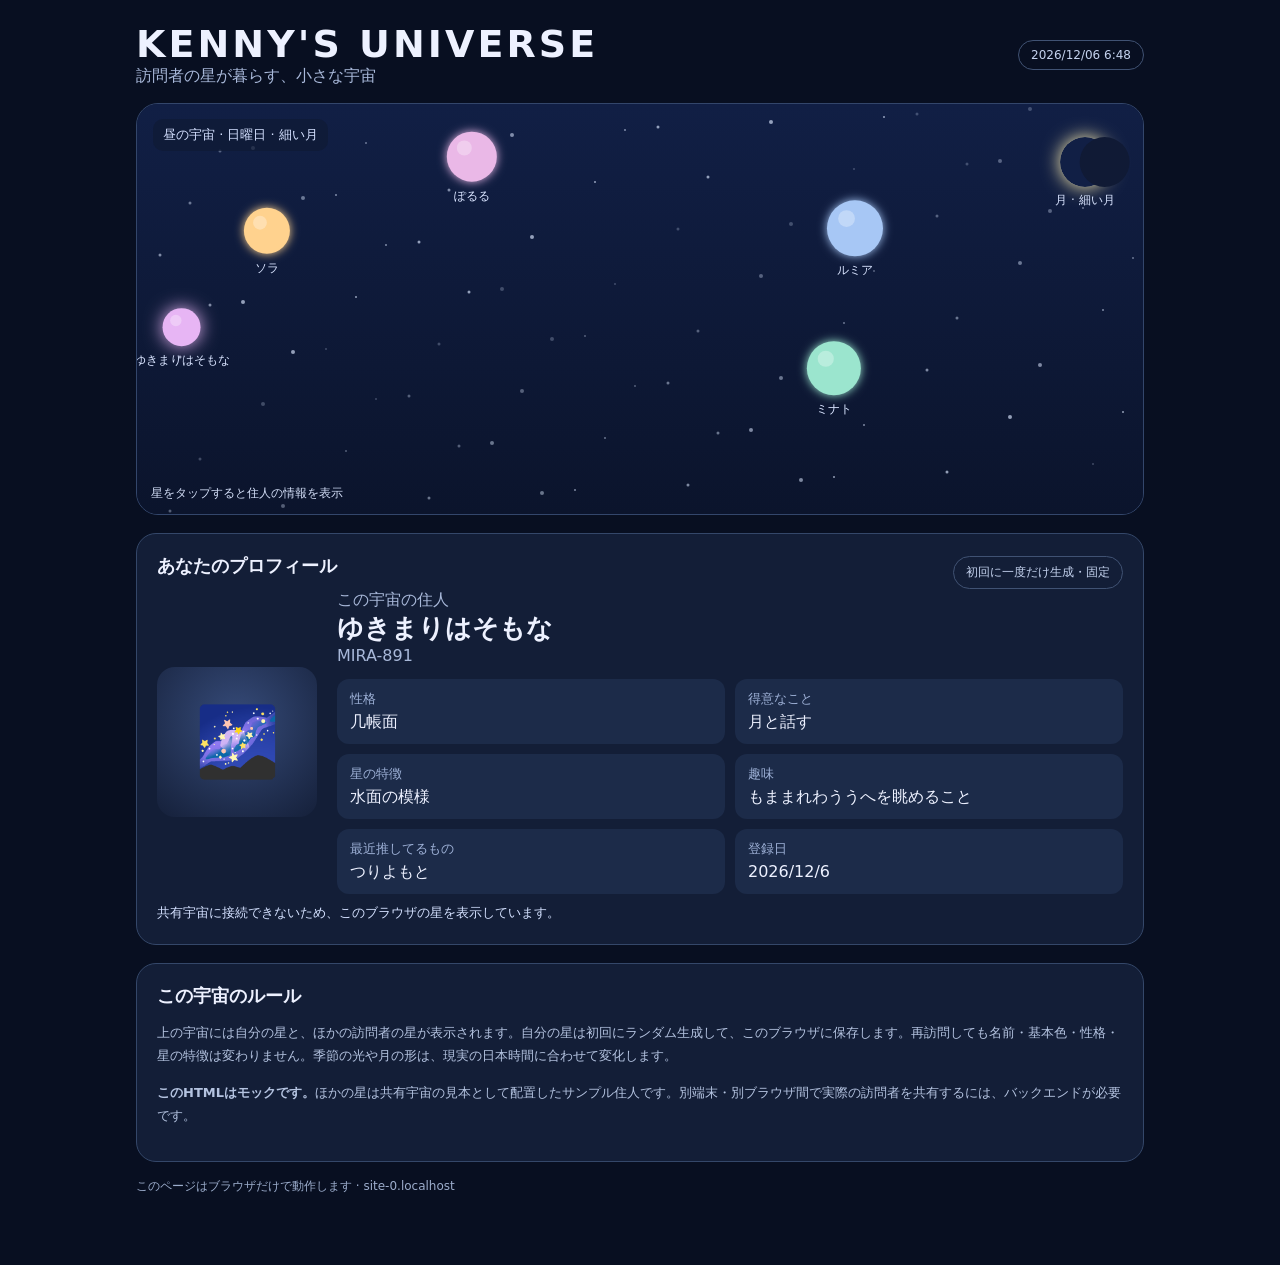
==== index.html @ 0f7f788e "Add random hiragana interests to visitor profiles" ====
<!doctype html>
<html lang="ja">
<head>
<meta charset="utf-8">
<meta name="viewport" content="width=device-width,initial-scale=1">
<title>KENNY'S UNIVERSE — v3</title>
<style>
:root{font-family:system-ui,'Noto Sans JP',sans-serif;color:#edf1ff;background:#080f21}*{box-sizing:border-box}body{margin:0}main{max-width:1040px;margin:auto;padding:22px 16px 70px}h1{margin:0;font-size:clamp(23px,4vw,38px);letter-spacing:.08em}h2{font-size:18px;margin:0 0 12px}.muted{color:#a8b8d9}.top{display:flex;justify-content:space-between;align-items:center;gap:10px;flex-wrap:wrap;margin-bottom:16px}.chip{border:1px solid #405273;border-radius:100px;padding:7px 12px;color:#c5d3ef;font-size:12px}.skywrap{position:relative;background:#101a35;border:1px solid #33466b;border-radius:22px;overflow:hidden}canvas{display:block;width:100%;height:410px;touch-action:manipulation}.skylabel{position:absolute;top:15px;left:16px;font-size:13px;color:#d4e0ff;background:#101a35bd;padding:7px 10px;border-radius:10px;pointer-events:none}.legend{position:absolute;bottom:12px;left:14px;font-size:12px;color:#d3def7;pointer-events:none}.panel{background:#131e37;border:1px solid #344769;border-radius:20px;padding:20px;margin-top:18px}.profile{display:grid;grid-template-columns:160px 1fr;gap:20px;align-items:center}.avatar{height:150px;display:grid;place-items:center;border-radius:18px;background:radial-gradient(circle at 50% 35%,#364b79,#15203a);font-size:68px}.name{font-size:26px;font-weight:750}.facts{display:grid;grid-template-columns:repeat(2,minmax(0,1fr));gap:10px;margin-top:14px}.fact{padding:11px 13px;background:#1c2b49;border-radius:12px}.fact small{display:block;color:#9eb1d7;margin-bottom:4px}.row{display:flex;gap:10px;align-items:center;flex-wrap:wrap}.note{font-size:13px;line-height:1.8;color:#b4c3e0}.footer{font-size:12px;color:#9cadcc;margin-top:16px}#detail{min-height:20px;margin-top:10px;font-size:13px;color:#d4e1ff}@media(max-width:620px){canvas{height:360px}.profile{grid-template-columns:1fr}.avatar{height:125px}.facts{grid-template-columns:1fr 1fr}.panel{padding:15px}}
</style>
</head>
<body>
<main>
<div class="top"><div><h1>KENNY'S UNIVERSE</h1><div class="muted">訪問者の星が暮らす、小さな宇宙</div></div><div class="chip" id="clock"></div></div>
<div class="skywrap"><canvas id="sky" aria-label="訪問者の星と現実の月"></canvas><div class="skylabel" id="skylabel"></div><div class="legend">星をタップすると住人の情報を表示</div></div>
<div class="panel"><div class="row" style="justify-content:space-between"><h2>あなたのプロフィール</h2><span class="chip">初回に一度だけ生成・固定</span></div><div class="profile"><div class="avatar" id="avatar"></div><div><div class="muted">この宇宙の住人</div><div class="name" id="name"></div><div class="muted" id="subtitle"></div><div class="facts" id="facts"></div></div></div><div id="detail"></div></div>
<div class="panel"><h2>この宇宙のルール</h2><p class="note">上の宇宙には自分の星と、ほかの訪問者の星が表示されます。自分の星は初回にランダム生成して、このブラウザに保存します。再訪問しても名前・基本色・性格・星の特徴は変わりません。季節の光や月の形は、現実の日本時間に合わせて変化します。</p><p class="note"><strong>このHTMLはモックです。</strong>ほかの星は共有宇宙の見本として配置したサンプル住人です。別端末・別ブラウザ間で実際の訪問者を共有するには、バックエンドが必要です。</p></div>
<div class="footer" id="footer"></div>
</main>
<script>
(()=>{'use strict';
const STORE='kenny-universe-person-v4',kana=[...'あいうえおかきくけこさしすせそたちつてとなにぬねのはひふへほまみむめもやゆよらりるれろわをん'],colors=['#88c9f5','#ffc6db','#b7a3ff','#8ce5cf','#ffd28e','#efab8f','#c1d6ff','#e7b5f4','#b9e2a0'],personalities=['好奇心旺盛','のんびり屋','冒険好き','夜更かし','研究熱心','人なつっこい','おっとり','いたずら好き','夢見がち','几帳面'],talents=['流れ星を見つける','星屑を集める','星座を読む','月と話す','宇宙の音を聞く','彗星を追う','小さな星を育てる','星雲を描く'],textures=['雲の模様','縞模様','クレーター','光る斑点','水面の模様','結晶模様'];
const API='https://kenny-universe-api.superpumpkin.workers.dev';
const rand=n=>{const a=new Uint32Array(1);crypto.getRandomValues(a);return a[0]%n},pick=a=>a[rand(a.length)];
const kanaWord=()=>{let word='';for(let i=0;i<1+rand(10);i++)word+=pick(kana);return word};
function create(){let name='';for(let i=0;i<2+rand(9);i++)name+=pick(kana);return {id:crypto.randomUUID(),name,planet:pick(['NOVA','LUNA','ORBIT','ASTRA','NEBULA','MIRA'])+'-'+String(rand(1000)).padStart(3,'0'),color:pick(colors),personality:pick(personalities),talent:pick(talents),texture:pick(textures),hobby:kanaWord(),favorite:kanaWord(),size:13+rand(11),rings:rand(5)===0,seed:rand(1000000000),born:new Date().toISOString()}}
let me;try{me=JSON.parse(localStorage.getItem(STORE)||'null')}catch(e){}if(!me||!me.id||!/^[ぁ-ゖ]{2,10}$/.test(me.name)){me=create();try{localStorage.setItem(STORE,JSON.stringify(me))}catch(e){}}
const fake=[{name:'ルミア',planet:'NOVA-042',color:'#a7c7f5',size:17,texture:'光る斑点',seed:53,born:'2026-01-01T00:00:00Z'},{name:'ぽるる',planet:'LUNA-008',color:'#eab8e7',size:14,texture:'雲の模様',seed:91,born:'2026-01-01T00:00:00Z'},{name:'ミナト',planet:'MIRA-221',color:'#9be5ce',size:16,texture:'縞模様',seed:143,born:'2026-01-01T00:00:00Z'},{name:'ソラ',planet:'ORBIT-777',color:'#ffd28e',size:12,texture:'結晶模様',seed:207,born:'2026-01-01T00:00:00Z'}];
const canvas=document.querySelector('#sky'),ctx=canvas.getContext('2d');let stars=[{...me,self:true},...fake],points=[];
async function syncUniverse(){try{const response=await fetch(API+'/api/visitors',{method:'POST',headers:{'Content-Type':'application/json'},body:JSON.stringify(me)});if(!response.ok)throw Error('api');const data=await response.json();if(data.me){me=data.me;try{localStorage.setItem(STORE,JSON.stringify(me))}catch(e){}}if(Array.isArray(data.stars)&&data.stars.length)stars=data.stars.map(s=>({...s,self:s.id===me.id}));profile();resize()}catch(e){document.querySelector('#detail').textContent='共有宇宙に接続できないため、このブラウザの星を表示しています。'}}
function starSize(s,now=new Date()){return s.size+Math.floor(Math.max(0,(now-new Date(s.born||now))/86400000/30.4375))}
function resize(){const d=devicePixelRatio||1,r=canvas.getBoundingClientRect();canvas.width=r.width*d;canvas.height=r.height*d;ctx.setTransform(d,0,0,d,0,0);const now=new Date(),placed=[];points=stars.map((s,i)=>{const size=starSize(s,now),min= size*2+18;let x,y,ok=false;for(let n=0;n<300&&!ok;n++){const q=Math.abs(Math.sin((s.seed+i*997+n)*12.9898))*43758.5453;x=30+(q-Math.floor(q))*(r.width-60);const q2=Math.abs(Math.sin((s.seed+i*313+n)*78.233))*43758.5453;y=45+(q2-Math.floor(q2))*(r.height-100);ok=placed.every(p=>Math.hypot(p.x-x,p.y-y)>=Math.max(min,p.min))}if(!ok){const col=placed.length%8,row=Math.floor(placed.length/8);x=45+col*Math.max(80,r.width/9);y=65+row*75}const p={s,x,y,min};placed.push(p);return p});draw()}
function moonPhase(date){const ref=Date.UTC(2000,0,6,18,14),cycle=29.530588853,age=((date.getTime()-ref)/86400000)%cycle;return (age+cycle)%cycle}
function moonName(age){return age<1.85?'新月':age<7.38?'三日月':age<9.22?'上弦の月':age<14.76?'満ちていく月':age<16.61?'満月':age<22.15?'欠けていく月':age<23.99?'下弦の月':'細い月'}
function drawMoon(r,age){const x=r.width-58,y=58,rad=25,light=age<14.765;ctx.save();ctx.shadowColor='#fff1b2';ctx.shadowBlur=18;ctx.fillStyle='#f7edbd';ctx.beginPath();ctx.arc(x,y,rad,0,Math.PI*2);ctx.fill();ctx.shadowBlur=0;ctx.fillStyle='#111f45';const phase=age/29.530588853;ctx.beginPath();ctx.arc(x,y,rad,0,Math.PI*2);ctx.fill();ctx.globalCompositeOperation='destination-out';ctx.beginPath();ctx.arc(x+(light?rad*(1-2*phase):rad*(2*phase-1)),y,rad,0,Math.PI*2);ctx.fill();ctx.restore();ctx.fillStyle='#d9e4ff';ctx.font='12px system-ui';ctx.textAlign='center';ctx.fillText('月 · '+moonName(age),x,y+42)}
function draw(){const r=canvas.getBoundingClientRect(),now=new Date(),age=moonPhase(now);ctx.clearRect(0,0,r.width,r.height);const g=ctx.createLinearGradient(0,0,0,r.height);g.addColorStop(0,'#111f45');g.addColorStop(1,'#0b142c');ctx.fillStyle=g;ctx.fillRect(0,0,r.width,r.height);for(let i=0;i<80;i++){ctx.fillStyle=`rgba(220,232,255,${.25+(i%5)/10})`;ctx.beginPath();ctx.arc((i*83)%r.width,(i*47)%r.height,1+(i%3)/2,0,Math.PI*2);ctx.fill()}points.forEach(p=>{const s=p.s,size=starSize(s,now);ctx.save();ctx.shadowColor=s.color;ctx.shadowBlur=s.self?18:10;ctx.fillStyle=s.color;ctx.beginPath();ctx.arc(p.x,p.y,size,0,Math.PI*2);ctx.fill();ctx.shadowBlur=0;ctx.globalAlpha=.3;ctx.fillStyle='#fff';ctx.beginPath();ctx.arc(p.x-size*.3,p.y-size*.35,size*.3,0,Math.PI*2);ctx.fill();if(s.rings){ctx.globalAlpha=.55;ctx.strokeStyle=s.color;ctx.lineWidth=3;ctx.beginPath();ctx.ellipse(p.x,p.y,size*1.7,size*.55,0,0,Math.PI*2);ctx.stroke()}ctx.restore();ctx.fillStyle='#d9e4ff';ctx.font='12px system-ui';ctx.textAlign='center';ctx.fillText(s.name,p.x,p.y+size+18)});drawMoon(r,age)}
function show(s){document.querySelector('#detail').textContent=`${s.name}（${s.planet}） — ${s.texture}の星。${s.hobby?`趣味は${s.hobby}を眺めること。最近は${s.favorite}を推しています。`:''} ${s.self?'あなたの星です。':`${s.name}の星です。`}`}
function profile(){document.querySelector('#avatar').textContent='🌌';document.querySelector('#name').textContent=me.name;document.querySelector('#subtitle').textContent=me.planet;document.querySelector('#facts').innerHTML=[['性格',me.personality],['得意なこと',me.talent],['星の特徴',me.texture],['趣味',`${me.hobby||'なにか'}を眺めること`],['最近推してるもの',me.favorite||'なにか'],['登録日',new Date(me.born).toLocaleDateString('ja-JP')]].map(x=>`<div class="fact"><small>${x[0]}</small>${x[1]}</div>`).join('')}
function clock(){const d=new Date(),age=moonPhase(d);document.querySelector('#clock').textContent=d.toLocaleString('ja-JP',{dateStyle:'medium',timeStyle:'short'});document.querySelector('#skylabel').textContent=`${d.getHours()<6||d.getHours()>18?'夜の宇宙':'昼の宇宙'} · ${['日','月','火','水','木','金','土'][d.getDay()]}曜日 · ${moonName(age)}`;document.querySelector('#footer').textContent=`このページはブラウザだけで動作します · ${location.hostname}`}
canvas.addEventListener('pointerdown',e=>{const r=canvas.getBoundingClientRect(),x=e.clientX-r.left,y=e.clientY-r.top,p=points.find(p=>Math.hypot(p.x-x,p.y-y)<p.s.size+12);if(p)show(p.s)});window.addEventListener('resize',resize);profile();clock();resize();syncUniverse();setInterval(clock,30000);setInterval(draw,1000);
})();
</script>
</body>
</html>
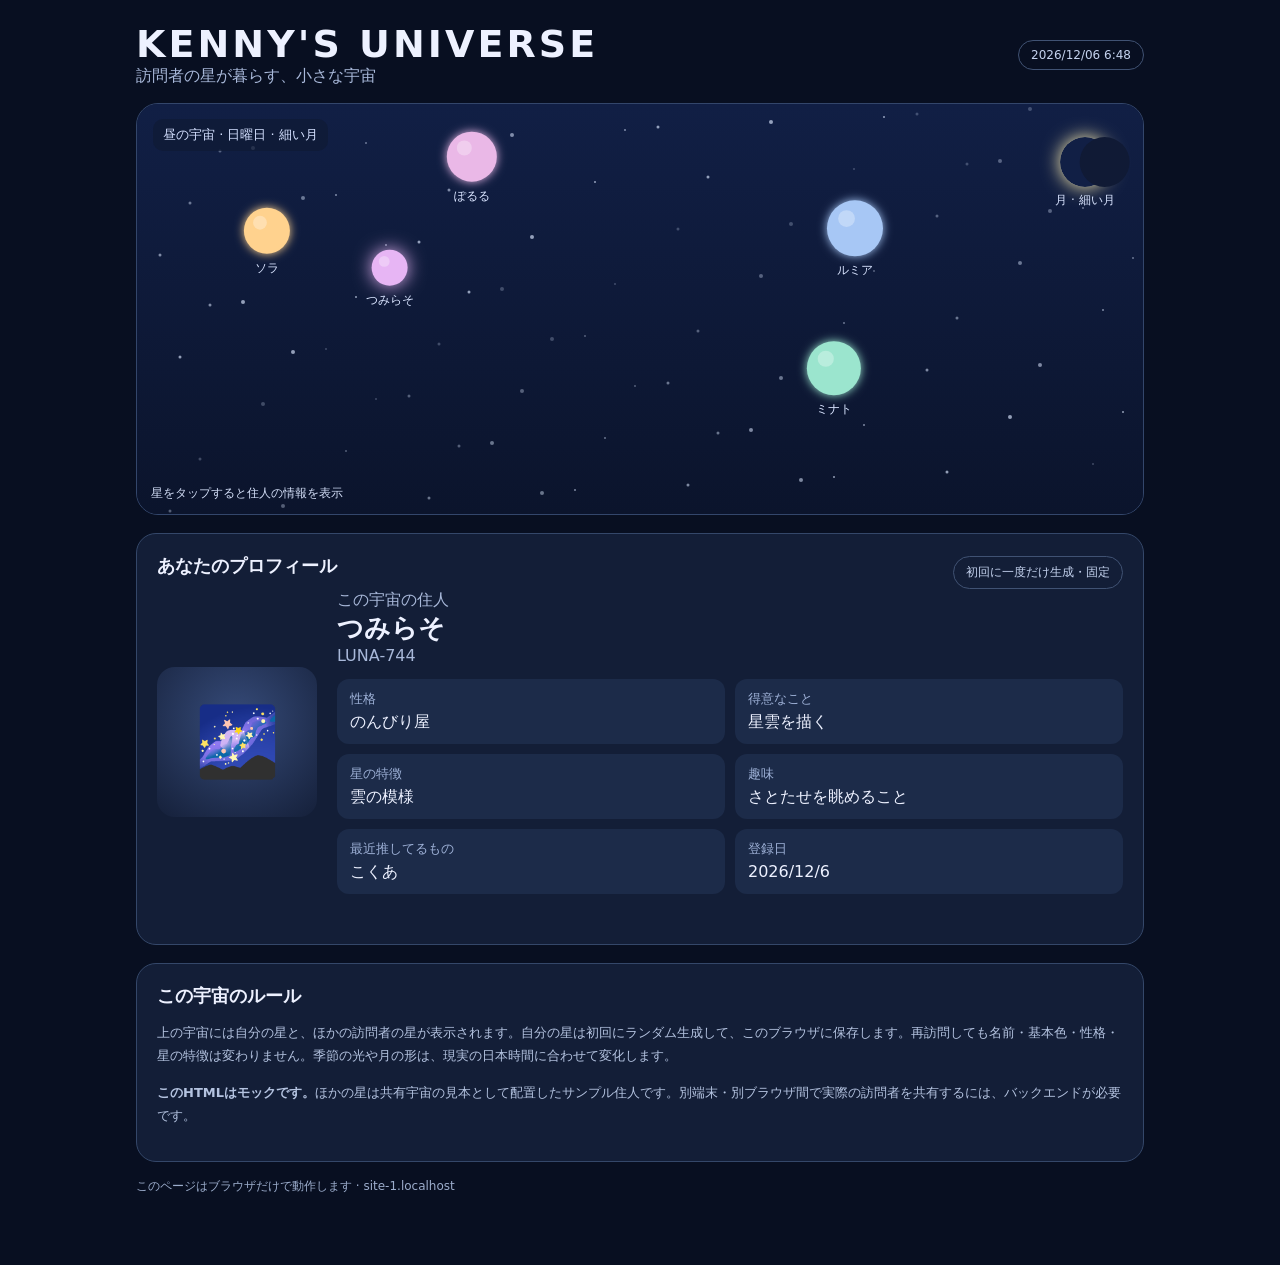
==== commit 71228eab: "Remove Cloudflare dependency from GitHub Pages" ====
--- a/index.html
+++ b/index.html
@@ -19,14 +19,12 @@
 <script>
 (()=>{'use strict';
 const STORE='kenny-universe-person-v4',kana=[...'あいうえおかきくけこさしすせそたちつてとなにぬねのはひふへほまみむめもやゆよらりるれろわをん'],colors=['#88c9f5','#ffc6db','#b7a3ff','#8ce5cf','#ffd28e','#efab8f','#c1d6ff','#e7b5f4','#b9e2a0'],personalities=['好奇心旺盛','のんびり屋','冒険好き','夜更かし','研究熱心','人なつっこい','おっとり','いたずら好き','夢見がち','几帳面'],talents=['流れ星を見つける','星屑を集める','星座を読む','月と話す','宇宙の音を聞く','彗星を追う','小さな星を育てる','星雲を描く'],textures=['雲の模様','縞模様','クレーター','光る斑点','水面の模様','結晶模様'];
-const API='https://kenny-universe-api.superpumpkin.workers.dev';
 const rand=n=>{const a=new Uint32Array(1);crypto.getRandomValues(a);return a[0]%n},pick=a=>a[rand(a.length)];
 const kanaWord=()=>{let word='';for(let i=0;i<1+rand(10);i++)word+=pick(kana);return word};
 function create(){let name='';for(let i=0;i<2+rand(9);i++)name+=pick(kana);return {id:crypto.randomUUID(),name,planet:pick(['NOVA','LUNA','ORBIT','ASTRA','NEBULA','MIRA'])+'-'+String(rand(1000)).padStart(3,'0'),color:pick(colors),personality:pick(personalities),talent:pick(talents),texture:pick(textures),hobby:kanaWord(),favorite:kanaWord(),size:13+rand(11),rings:rand(5)===0,seed:rand(1000000000),born:new Date().toISOString()}}
 let me;try{me=JSON.parse(localStorage.getItem(STORE)||'null')}catch(e){}if(!me||!me.id||!/^[ぁ-ゖ]{2,10}$/.test(me.name)){me=create();try{localStorage.setItem(STORE,JSON.stringify(me))}catch(e){}}
 const fake=[{name:'ルミア',planet:'NOVA-042',color:'#a7c7f5',size:17,texture:'光る斑点',seed:53,born:'2026-01-01T00:00:00Z'},{name:'ぽるる',planet:'LUNA-008',color:'#eab8e7',size:14,texture:'雲の模様',seed:91,born:'2026-01-01T00:00:00Z'},{name:'ミナト',planet:'MIRA-221',color:'#9be5ce',size:16,texture:'縞模様',seed:143,born:'2026-01-01T00:00:00Z'},{name:'ソラ',planet:'ORBIT-777',color:'#ffd28e',size:12,texture:'結晶模様',seed:207,born:'2026-01-01T00:00:00Z'}];
 const canvas=document.querySelector('#sky'),ctx=canvas.getContext('2d');let stars=[{...me,self:true},...fake],points=[];
-async function syncUniverse(){try{const response=await fetch(API+'/api/visitors',{method:'POST',headers:{'Content-Type':'application/json'},body:JSON.stringify(me)});if(!response.ok)throw Error('api');const data=await response.json();if(data.me){me=data.me;try{localStorage.setItem(STORE,JSON.stringify(me))}catch(e){}}if(Array.isArray(data.stars)&&data.stars.length)stars=data.stars.map(s=>({...s,self:s.id===me.id}));profile();resize()}catch(e){document.querySelector('#detail').textContent='共有宇宙に接続できないため、このブラウザの星を表示しています。'}}
 function starSize(s,now=new Date()){return s.size+Math.floor(Math.max(0,(now-new Date(s.born||now))/86400000/30.4375))}
 function resize(){const d=devicePixelRatio||1,r=canvas.getBoundingClientRect();canvas.width=r.width*d;canvas.height=r.height*d;ctx.setTransform(d,0,0,d,0,0);const now=new Date(),placed=[];points=stars.map((s,i)=>{const size=starSize(s,now),min= size*2+18;let x,y,ok=false;for(let n=0;n<300&&!ok;n++){const q=Math.abs(Math.sin((s.seed+i*997+n)*12.9898))*43758.5453;x=30+(q-Math.floor(q))*(r.width-60);const q2=Math.abs(Math.sin((s.seed+i*313+n)*78.233))*43758.5453;y=45+(q2-Math.floor(q2))*(r.height-100);ok=placed.every(p=>Math.hypot(p.x-x,p.y-y)>=Math.max(min,p.min))}if(!ok){const col=placed.length%8,row=Math.floor(placed.length/8);x=45+col*Math.max(80,r.width/9);y=65+row*75}const p={s,x,y,min};placed.push(p);return p});draw()}
 function moonPhase(date){const ref=Date.UTC(2000,0,6,18,14),cycle=29.530588853,age=((date.getTime()-ref)/86400000)%cycle;return (age+cycle)%cycle}
@@ -36,7 +34,7 @@
 function show(s){document.querySelector('#detail').textContent=`${s.name}（${s.planet}） — ${s.texture}の星。${s.hobby?`趣味は${s.hobby}を眺めること。最近は${s.favorite}を推しています。`:''} ${s.self?'あなたの星です。':`${s.name}の星です。`}`}
 function profile(){document.querySelector('#avatar').textContent='🌌';document.querySelector('#name').textContent=me.name;document.querySelector('#subtitle').textContent=me.planet;document.querySelector('#facts').innerHTML=[['性格',me.personality],['得意なこと',me.talent],['星の特徴',me.texture],['趣味',`${me.hobby||'なにか'}を眺めること`],['最近推してるもの',me.favorite||'なにか'],['登録日',new Date(me.born).toLocaleDateString('ja-JP')]].map(x=>`<div class="fact"><small>${x[0]}</small>${x[1]}</div>`).join('')}
 function clock(){const d=new Date(),age=moonPhase(d);document.querySelector('#clock').textContent=d.toLocaleString('ja-JP',{dateStyle:'medium',timeStyle:'short'});document.querySelector('#skylabel').textContent=`${d.getHours()<6||d.getHours()>18?'夜の宇宙':'昼の宇宙'} · ${['日','月','火','水','木','金','土'][d.getDay()]}曜日 · ${moonName(age)}`;document.querySelector('#footer').textContent=`このページはブラウザだけで動作します · ${location.hostname}`}
-canvas.addEventListener('pointerdown',e=>{const r=canvas.getBoundingClientRect(),x=e.clientX-r.left,y=e.clientY-r.top,p=points.find(p=>Math.hypot(p.x-x,p.y-y)<p.s.size+12);if(p)show(p.s)});window.addEventListener('resize',resize);profile();clock();resize();syncUniverse();setInterval(clock,30000);setInterval(draw,1000);
+canvas.addEventListener('pointerdown',e=>{const r=canvas.getBoundingClientRect(),x=e.clientX-r.left,y=e.clientY-r.top,p=points.find(p=>Math.hypot(p.x-x,p.y-y)<p.s.size+12);if(p)show(p.s)});window.addEventListener('resize',resize);profile();clock();resize();setInterval(clock,30000);setInterval(draw,1000);
 })();
 </script>
 </body>
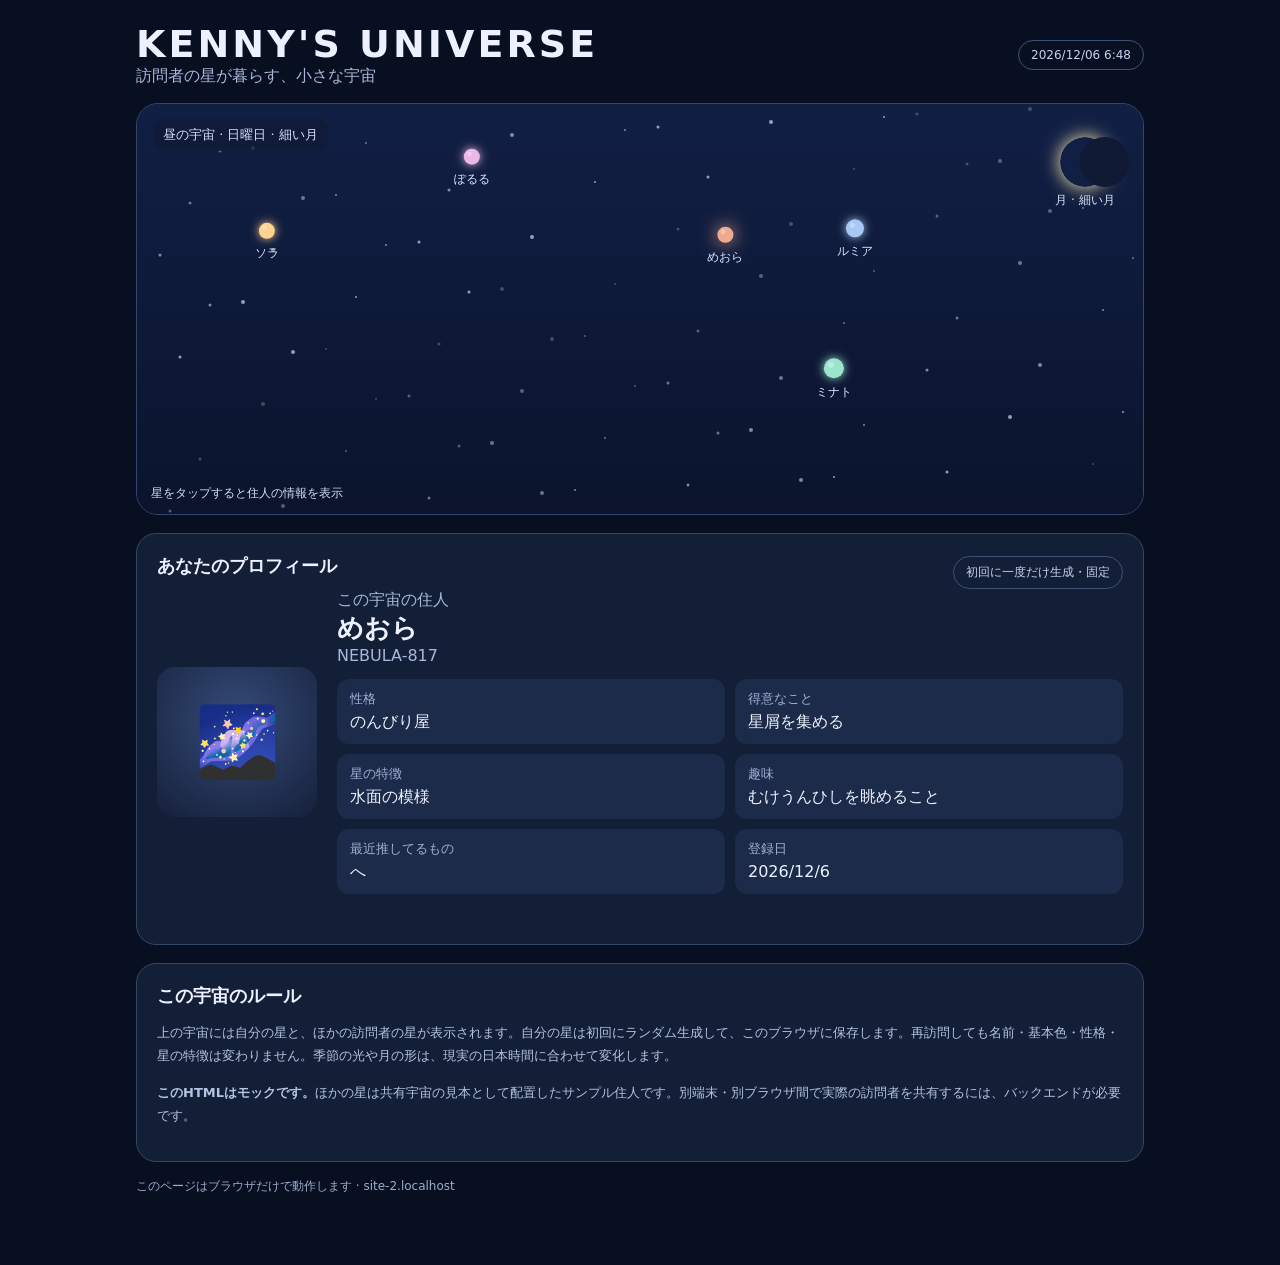
==== commit f18ba6ad: "Reduce initial star sizes" ====
--- a/index.html
+++ b/index.html
@@ -18,12 +18,12 @@
 </main>
 <script>
 (()=>{'use strict';
-const STORE='kenny-universe-person-v4',kana=[...'あいうえおかきくけこさしすせそたちつてとなにぬねのはひふへほまみむめもやゆよらりるれろわをん'],colors=['#88c9f5','#ffc6db','#b7a3ff','#8ce5cf','#ffd28e','#efab8f','#c1d6ff','#e7b5f4','#b9e2a0'],personalities=['好奇心旺盛','のんびり屋','冒険好き','夜更かし','研究熱心','人なつっこい','おっとり','いたずら好き','夢見がち','几帳面'],talents=['流れ星を見つける','星屑を集める','星座を読む','月と話す','宇宙の音を聞く','彗星を追う','小さな星を育てる','星雲を描く'],textures=['雲の模様','縞模様','クレーター','光る斑点','水面の模様','結晶模様'];
+const STORE='kenny-universe-person-v5',kana=[...'あいうえおかきくけこさしすせそたちつてとなにぬねのはひふへほまみむめもやゆよらりるれろわをん'],colors=['#88c9f5','#ffc6db','#b7a3ff','#8ce5cf','#ffd28e','#efab8f','#c1d6ff','#e7b5f4','#b9e2a0'],personalities=['好奇心旺盛','のんびり屋','冒険好き','夜更かし','研究熱心','人なつっこい','おっとり','いたずら好き','夢見がち','几帳面'],talents=['流れ星を見つける','星屑を集める','星座を読む','月と話す','宇宙の音を聞く','彗星を追う','小さな星を育てる','星雲を描く'],textures=['雲の模様','縞模様','クレーター','光る斑点','水面の模様','結晶模様'];
 const rand=n=>{const a=new Uint32Array(1);crypto.getRandomValues(a);return a[0]%n},pick=a=>a[rand(a.length)];
 const kanaWord=()=>{let word='';for(let i=0;i<1+rand(10);i++)word+=pick(kana);return word};
-function create(){let name='';for(let i=0;i<2+rand(9);i++)name+=pick(kana);return {id:crypto.randomUUID(),name,planet:pick(['NOVA','LUNA','ORBIT','ASTRA','NEBULA','MIRA'])+'-'+String(rand(1000)).padStart(3,'0'),color:pick(colors),personality:pick(personalities),talent:pick(talents),texture:pick(textures),hobby:kanaWord(),favorite:kanaWord(),size:13+rand(11),rings:rand(5)===0,seed:rand(1000000000),born:new Date().toISOString()}}
+function create(){let name='';for(let i=0;i<2+rand(9);i++)name+=pick(kana);return {id:crypto.randomUUID(),name,planet:pick(['NOVA','LUNA','ORBIT','ASTRA','NEBULA','MIRA'])+'-'+String(rand(1000)).padStart(3,'0'),color:pick(colors),personality:pick(personalities),talent:pick(talents),texture:pick(textures),hobby:kanaWord(),favorite:kanaWord(),size:6+rand(5),rings:rand(5)===0,seed:rand(1000000000),born:new Date().toISOString()}}
 let me;try{me=JSON.parse(localStorage.getItem(STORE)||'null')}catch(e){}if(!me||!me.id||!/^[ぁ-ゖ]{2,10}$/.test(me.name)){me=create();try{localStorage.setItem(STORE,JSON.stringify(me))}catch(e){}}
-const fake=[{name:'ルミア',planet:'NOVA-042',color:'#a7c7f5',size:17,texture:'光る斑点',seed:53,born:'2026-01-01T00:00:00Z'},{name:'ぽるる',planet:'LUNA-008',color:'#eab8e7',size:14,texture:'雲の模様',seed:91,born:'2026-01-01T00:00:00Z'},{name:'ミナト',planet:'MIRA-221',color:'#9be5ce',size:16,texture:'縞模様',seed:143,born:'2026-01-01T00:00:00Z'},{name:'ソラ',planet:'ORBIT-777',color:'#ffd28e',size:12,texture:'結晶模様',seed:207,born:'2026-01-01T00:00:00Z'}];
+const fake=[{name:'ルミア',planet:'NOVA-042',color:'#a7c7f5',size:7,texture:'光る斑点',seed:53,born:'2026-10-01T00:00:00Z'},{name:'ぽるる',planet:'LUNA-008',color:'#eab8e7',size:6,texture:'雲の模様',seed:91,born:'2026-10-01T00:00:00Z'},{name:'ミナト',planet:'MIRA-221',color:'#9be5ce',size:8,texture:'縞模様',seed:143,born:'2026-10-01T00:00:00Z'},{name:'ソラ',planet:'ORBIT-777',color:'#ffd28e',size:6,texture:'結晶模様',seed:207,born:'2026-10-01T00:00:00Z'}];
 const canvas=document.querySelector('#sky'),ctx=canvas.getContext('2d');let stars=[{...me,self:true},...fake],points=[];
 function starSize(s,now=new Date()){return s.size+Math.floor(Math.max(0,(now-new Date(s.born||now))/86400000/30.4375))}
 function resize(){const d=devicePixelRatio||1,r=canvas.getBoundingClientRect();canvas.width=r.width*d;canvas.height=r.height*d;ctx.setTransform(d,0,0,d,0,0);const now=new Date(),placed=[];points=stars.map((s,i)=>{const size=starSize(s,now),min= size*2+18;let x,y,ok=false;for(let n=0;n<300&&!ok;n++){const q=Math.abs(Math.sin((s.seed+i*997+n)*12.9898))*43758.5453;x=30+(q-Math.floor(q))*(r.width-60);const q2=Math.abs(Math.sin((s.seed+i*313+n)*78.233))*43758.5453;y=45+(q2-Math.floor(q2))*(r.height-100);ok=placed.every(p=>Math.hypot(p.x-x,p.y-y)>=Math.max(min,p.min))}if(!ok){const col=placed.length%8,row=Math.floor(placed.length/8);x=45+col*Math.max(80,r.width/9);y=65+row*75}const p={s,x,y,min};placed.push(p);return p});draw()}
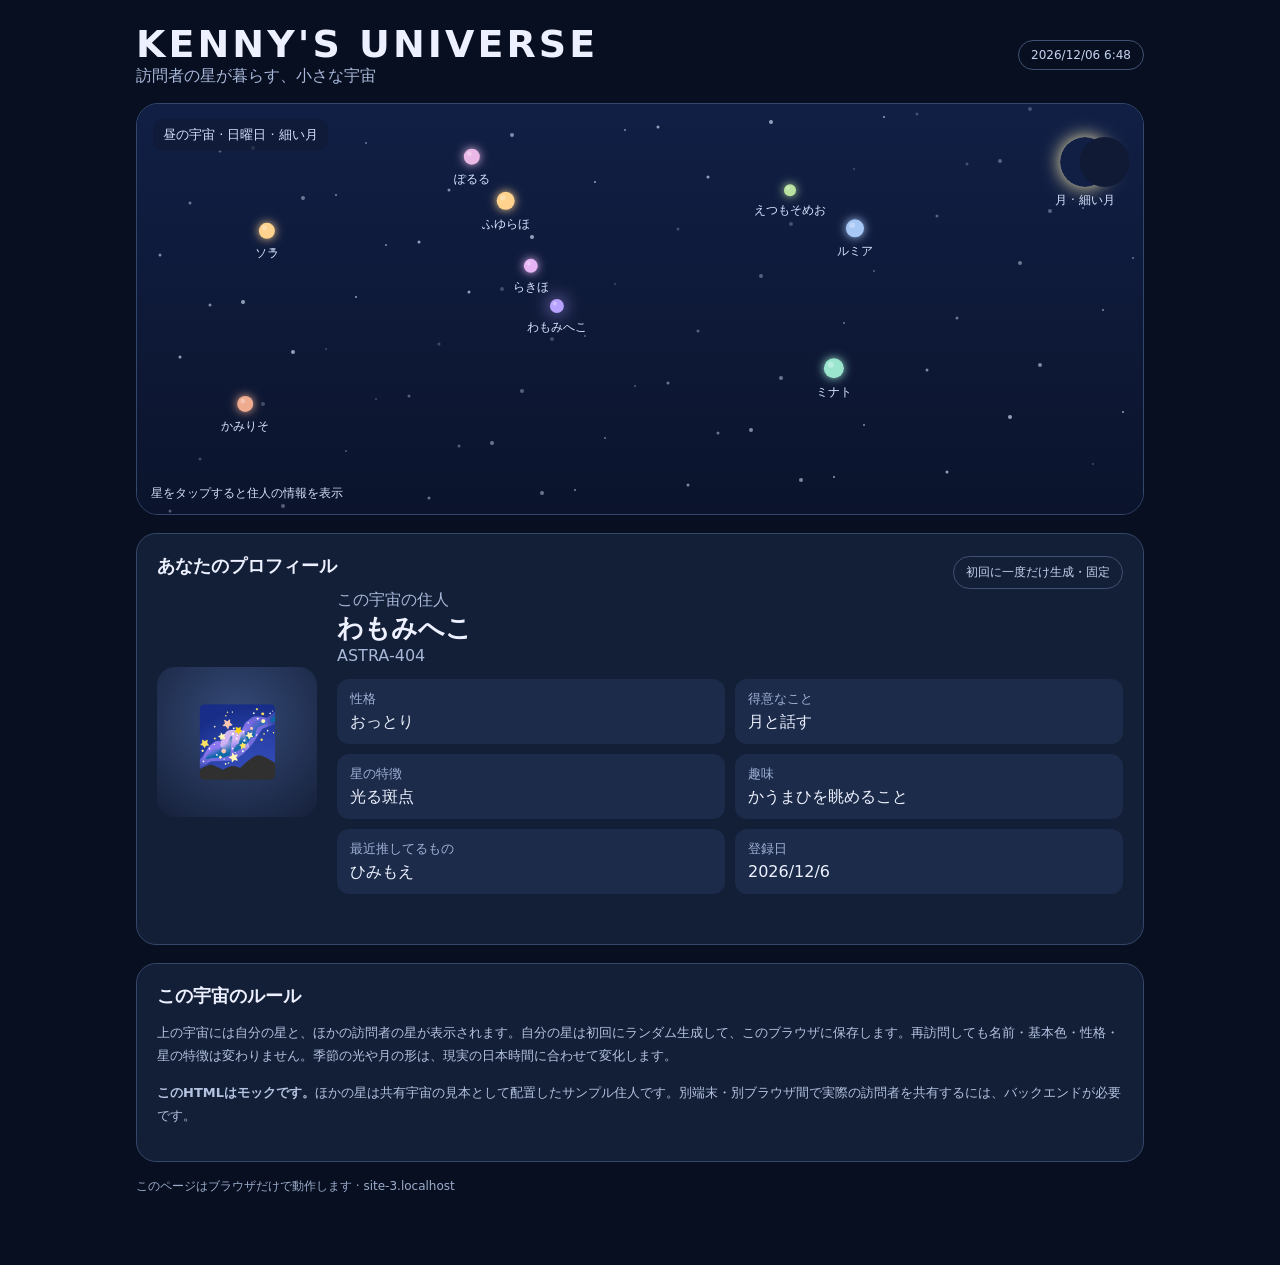
==== commit c68d3636: "Grow a local universe of visitor stars" ====
--- a/index.html
+++ b/index.html
@@ -18,13 +18,14 @@
 </main>
 <script>
 (()=>{'use strict';
-const STORE='kenny-universe-person-v5',kana=[...'あいうえおかきくけこさしすせそたちつてとなにぬねのはひふへほまみむめもやゆよらりるれろわをん'],colors=['#88c9f5','#ffc6db','#b7a3ff','#8ce5cf','#ffd28e','#efab8f','#c1d6ff','#e7b5f4','#b9e2a0'],personalities=['好奇心旺盛','のんびり屋','冒険好き','夜更かし','研究熱心','人なつっこい','おっとり','いたずら好き','夢見がち','几帳面'],talents=['流れ星を見つける','星屑を集める','星座を読む','月と話す','宇宙の音を聞く','彗星を追う','小さな星を育てる','星雲を描く'],textures=['雲の模様','縞模様','クレーター','光る斑点','水面の模様','結晶模様'];
+const STORE='kenny-universe-person-v5',STAR_STORE='kenny-universe-local-stars-v1',kana=[...'あいうえおかきくけこさしすせそたちつてとなにぬねのはひふへほまみむめもやゆよらりるれろわをん'],colors=['#88c9f5','#ffc6db','#b7a3ff','#8ce5cf','#ffd28e','#efab8f','#c1d6ff','#e7b5f4','#b9e2a0'],personalities=['好奇心旺盛','のんびり屋','冒険好き','夜更かし','研究熱心','人なつっこい','おっとり','いたずら好き','夢見がち','几帳面'],talents=['流れ星を見つける','星屑を集める','星座を読む','月と話す','宇宙の音を聞く','彗星を追う','小さな星を育てる','星雲を描く'],textures=['雲の模様','縞模様','クレーター','光る斑点','水面の模様','結晶模様'];
 const rand=n=>{const a=new Uint32Array(1);crypto.getRandomValues(a);return a[0]%n},pick=a=>a[rand(a.length)];
 const kanaWord=()=>{let word='';for(let i=0;i<1+rand(10);i++)word+=pick(kana);return word};
 function create(){let name='';for(let i=0;i<2+rand(9);i++)name+=pick(kana);return {id:crypto.randomUUID(),name,planet:pick(['NOVA','LUNA','ORBIT','ASTRA','NEBULA','MIRA'])+'-'+String(rand(1000)).padStart(3,'0'),color:pick(colors),personality:pick(personalities),talent:pick(talents),texture:pick(textures),hobby:kanaWord(),favorite:kanaWord(),size:6+rand(5),rings:rand(5)===0,seed:rand(1000000000),born:new Date().toISOString()}}
 let me;try{me=JSON.parse(localStorage.getItem(STORE)||'null')}catch(e){}if(!me||!me.id||!/^[ぁ-ゖ]{2,10}$/.test(me.name)){me=create();try{localStorage.setItem(STORE,JSON.stringify(me))}catch(e){}}
 const fake=[{name:'ルミア',planet:'NOVA-042',color:'#a7c7f5',size:7,texture:'光る斑点',seed:53,born:'2026-10-01T00:00:00Z'},{name:'ぽるる',planet:'LUNA-008',color:'#eab8e7',size:6,texture:'雲の模様',seed:91,born:'2026-10-01T00:00:00Z'},{name:'ミナト',planet:'MIRA-221',color:'#9be5ce',size:8,texture:'縞模様',seed:143,born:'2026-10-01T00:00:00Z'},{name:'ソラ',planet:'ORBIT-777',color:'#ffd28e',size:6,texture:'結晶模様',seed:207,born:'2026-10-01T00:00:00Z'}];
-const canvas=document.querySelector('#sky'),ctx=canvas.getContext('2d');let stars=[{...me,self:true},...fake],points=[];
+function localVisitors(){let data;try{data=JSON.parse(localStorage.getItem(STAR_STORE)||'null')}catch(e){}if(!data||!Array.isArray(data.stars))data={stars:[],lastVisit:''};while(data.stars.length<3)data.stars.push(create());const today=new Date().toISOString().slice(0,10);if(data.lastVisit!==today&&data.stars.length<30){data.stars.push(create());data.lastVisit=today}try{localStorage.setItem(STAR_STORE,JSON.stringify(data))}catch(e){}return data.stars}
+const canvas=document.querySelector('#sky'),ctx=canvas.getContext('2d');let stars=[{...me,self:true},...fake,...localVisitors()],points=[];
 function starSize(s,now=new Date()){return s.size+Math.floor(Math.max(0,(now-new Date(s.born||now))/86400000/30.4375))}
 function resize(){const d=devicePixelRatio||1,r=canvas.getBoundingClientRect();canvas.width=r.width*d;canvas.height=r.height*d;ctx.setTransform(d,0,0,d,0,0);const now=new Date(),placed=[];points=stars.map((s,i)=>{const size=starSize(s,now),min= size*2+18;let x,y,ok=false;for(let n=0;n<300&&!ok;n++){const q=Math.abs(Math.sin((s.seed+i*997+n)*12.9898))*43758.5453;x=30+(q-Math.floor(q))*(r.width-60);const q2=Math.abs(Math.sin((s.seed+i*313+n)*78.233))*43758.5453;y=45+(q2-Math.floor(q2))*(r.height-100);ok=placed.every(p=>Math.hypot(p.x-x,p.y-y)>=Math.max(min,p.min))}if(!ok){const col=placed.length%8,row=Math.floor(placed.length/8);x=45+col*Math.max(80,r.width/9);y=65+row*75}const p={s,x,y,min};placed.push(p);return p});draw()}
 function moonPhase(date){const ref=Date.UTC(2000,0,6,18,14),cycle=29.530588853,age=((date.getTime()-ref)/86400000)%cycle;return (age+cycle)%cycle}
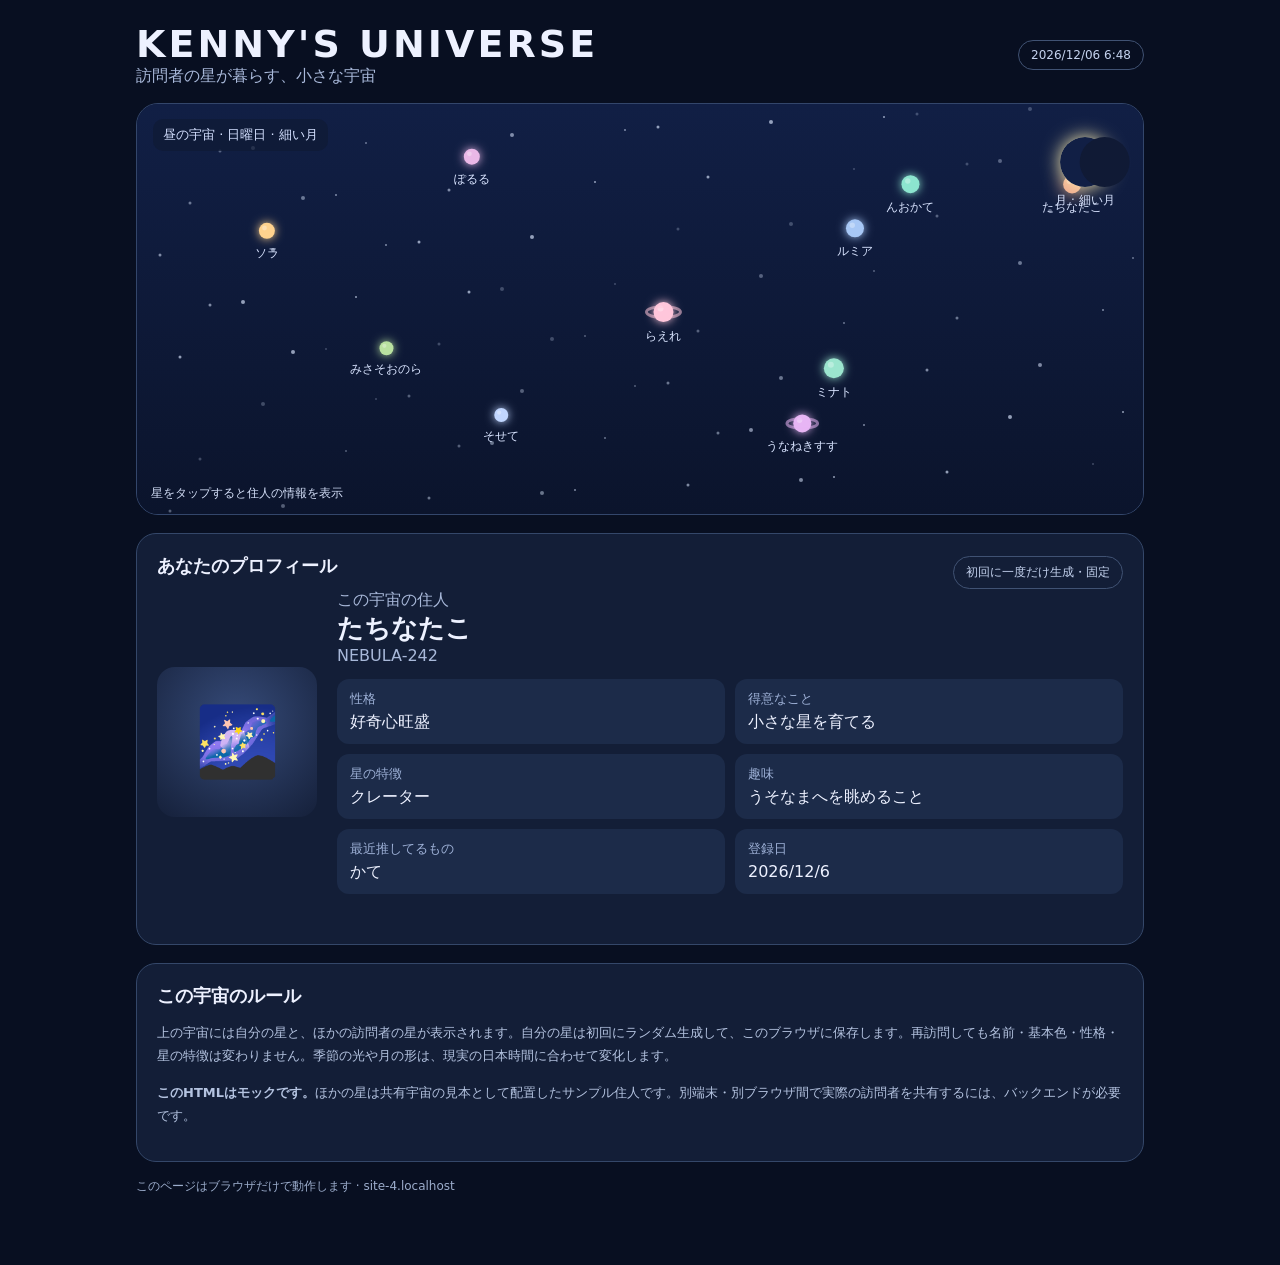
==== commit f577cdda: "Add more stars per visit" ====
--- a/index.html
+++ b/index.html
@@ -24,7 +24,7 @@
 function create(){let name='';for(let i=0;i<2+rand(9);i++)name+=pick(kana);return {id:crypto.randomUUID(),name,planet:pick(['NOVA','LUNA','ORBIT','ASTRA','NEBULA','MIRA'])+'-'+String(rand(1000)).padStart(3,'0'),color:pick(colors),personality:pick(personalities),talent:pick(talents),texture:pick(textures),hobby:kanaWord(),favorite:kanaWord(),size:6+rand(5),rings:rand(5)===0,seed:rand(1000000000),born:new Date().toISOString()}}
 let me;try{me=JSON.parse(localStorage.getItem(STORE)||'null')}catch(e){}if(!me||!me.id||!/^[ぁ-ゖ]{2,10}$/.test(me.name)){me=create();try{localStorage.setItem(STORE,JSON.stringify(me))}catch(e){}}
 const fake=[{name:'ルミア',planet:'NOVA-042',color:'#a7c7f5',size:7,texture:'光る斑点',seed:53,born:'2026-10-01T00:00:00Z'},{name:'ぽるる',planet:'LUNA-008',color:'#eab8e7',size:6,texture:'雲の模様',seed:91,born:'2026-10-01T00:00:00Z'},{name:'ミナト',planet:'MIRA-221',color:'#9be5ce',size:8,texture:'縞模様',seed:143,born:'2026-10-01T00:00:00Z'},{name:'ソラ',planet:'ORBIT-777',color:'#ffd28e',size:6,texture:'結晶模様',seed:207,born:'2026-10-01T00:00:00Z'}];
-function localVisitors(){let data;try{data=JSON.parse(localStorage.getItem(STAR_STORE)||'null')}catch(e){}if(!data||!Array.isArray(data.stars))data={stars:[],lastVisit:''};while(data.stars.length<3)data.stars.push(create());const today=new Date().toISOString().slice(0,10);if(data.lastVisit!==today&&data.stars.length<30){data.stars.push(create());data.lastVisit=today}try{localStorage.setItem(STAR_STORE,JSON.stringify(data))}catch(e){}return data.stars}
+function localVisitors(){let data;try{data=JSON.parse(localStorage.getItem(STAR_STORE)||'null')}catch(e){}if(!data||!Array.isArray(data.stars))data={stars:[]};while(data.stars.length<3)data.stars.push(create());let newSession=false;try{newSession=!sessionStorage.getItem('kenny-universe-session-v1');if(newSession)sessionStorage.setItem('kenny-universe-session-v1','1')}catch(e){newSession=true}if(newSession){for(let i=0;i<2+rand(3)&&data.stars.length<30;i++)data.stars.push(create())}try{localStorage.setItem(STAR_STORE,JSON.stringify(data))}catch(e){}return data.stars}
 const canvas=document.querySelector('#sky'),ctx=canvas.getContext('2d');let stars=[{...me,self:true},...fake,...localVisitors()],points=[];
 function starSize(s,now=new Date()){return s.size+Math.floor(Math.max(0,(now-new Date(s.born||now))/86400000/30.4375))}
 function resize(){const d=devicePixelRatio||1,r=canvas.getBoundingClientRect();canvas.width=r.width*d;canvas.height=r.height*d;ctx.setTransform(d,0,0,d,0,0);const now=new Date(),placed=[];points=stars.map((s,i)=>{const size=starSize(s,now),min= size*2+18;let x,y,ok=false;for(let n=0;n<300&&!ok;n++){const q=Math.abs(Math.sin((s.seed+i*997+n)*12.9898))*43758.5453;x=30+(q-Math.floor(q))*(r.width-60);const q2=Math.abs(Math.sin((s.seed+i*313+n)*78.233))*43758.5453;y=45+(q2-Math.floor(q2))*(r.height-100);ok=placed.every(p=>Math.hypot(p.x-x,p.y-y)>=Math.max(min,p.min))}if(!ok){const col=placed.length%8,row=Math.floor(placed.length/8);x=45+col*Math.max(80,r.width/9);y=65+row*75}const p={s,x,y,min};placed.push(p);return p});draw()}
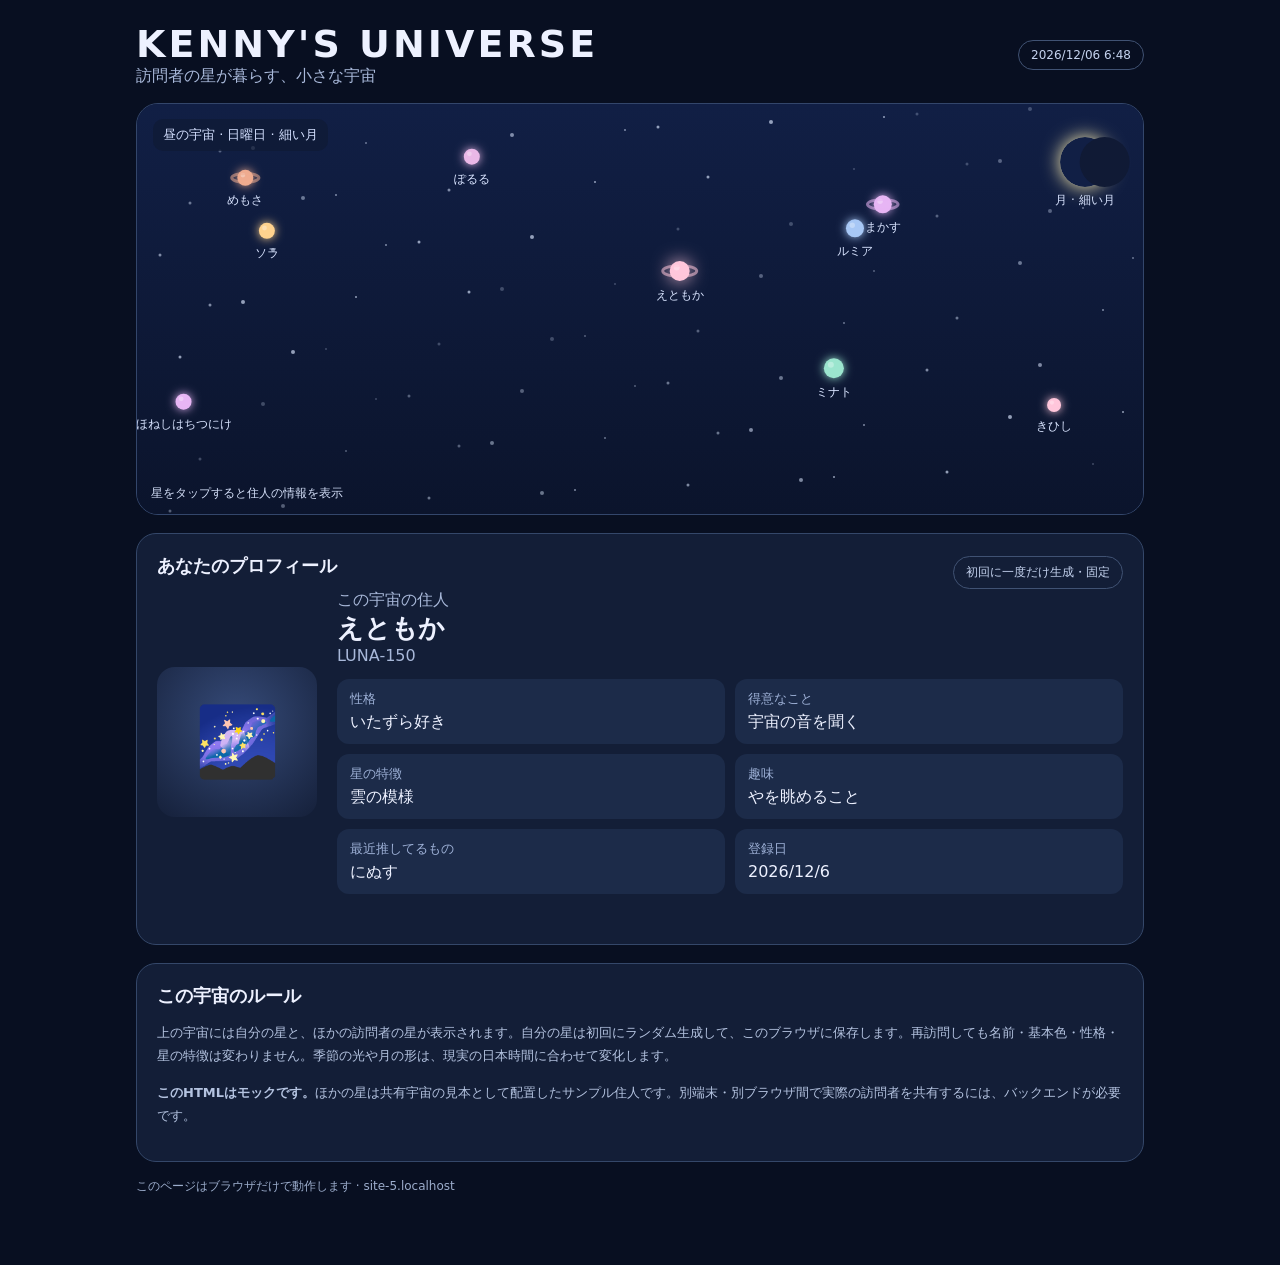
==== commit f9b01176: "Add one local star per visit" ====
--- a/index.html
+++ b/index.html
@@ -24,7 +24,7 @@
 function create(){let name='';for(let i=0;i<2+rand(9);i++)name+=pick(kana);return {id:crypto.randomUUID(),name,planet:pick(['NOVA','LUNA','ORBIT','ASTRA','NEBULA','MIRA'])+'-'+String(rand(1000)).padStart(3,'0'),color:pick(colors),personality:pick(personalities),talent:pick(talents),texture:pick(textures),hobby:kanaWord(),favorite:kanaWord(),size:6+rand(5),rings:rand(5)===0,seed:rand(1000000000),born:new Date().toISOString()}}
 let me;try{me=JSON.parse(localStorage.getItem(STORE)||'null')}catch(e){}if(!me||!me.id||!/^[ぁ-ゖ]{2,10}$/.test(me.name)){me=create();try{localStorage.setItem(STORE,JSON.stringify(me))}catch(e){}}
 const fake=[{name:'ルミア',planet:'NOVA-042',color:'#a7c7f5',size:7,texture:'光る斑点',seed:53,born:'2026-10-01T00:00:00Z'},{name:'ぽるる',planet:'LUNA-008',color:'#eab8e7',size:6,texture:'雲の模様',seed:91,born:'2026-10-01T00:00:00Z'},{name:'ミナト',planet:'MIRA-221',color:'#9be5ce',size:8,texture:'縞模様',seed:143,born:'2026-10-01T00:00:00Z'},{name:'ソラ',planet:'ORBIT-777',color:'#ffd28e',size:6,texture:'結晶模様',seed:207,born:'2026-10-01T00:00:00Z'}];
-function localVisitors(){let data;try{data=JSON.parse(localStorage.getItem(STAR_STORE)||'null')}catch(e){}if(!data||!Array.isArray(data.stars))data={stars:[]};while(data.stars.length<3)data.stars.push(create());let newSession=false;try{newSession=!sessionStorage.getItem('kenny-universe-session-v1');if(newSession)sessionStorage.setItem('kenny-universe-session-v1','1')}catch(e){newSession=true}if(newSession){for(let i=0;i<2+rand(3)&&data.stars.length<30;i++)data.stars.push(create())}try{localStorage.setItem(STAR_STORE,JSON.stringify(data))}catch(e){}return data.stars}
+function localVisitors(){let data;try{data=JSON.parse(localStorage.getItem(STAR_STORE)||'null')}catch(e){}if(!data||!Array.isArray(data.stars))data={stars:[]};while(data.stars.length<3)data.stars.push(create());let newSession=false;try{newSession=!sessionStorage.getItem('kenny-universe-session-v1');if(newSession)sessionStorage.setItem('kenny-universe-session-v1','1')}catch(e){newSession=true}if(newSession&&data.stars.length<30)data.stars.push(create());try{localStorage.setItem(STAR_STORE,JSON.stringify(data))}catch(e){}return data.stars}
 const canvas=document.querySelector('#sky'),ctx=canvas.getContext('2d');let stars=[{...me,self:true},...fake,...localVisitors()],points=[];
 function starSize(s,now=new Date()){return s.size+Math.floor(Math.max(0,(now-new Date(s.born||now))/86400000/30.4375))}
 function resize(){const d=devicePixelRatio||1,r=canvas.getBoundingClientRect();canvas.width=r.width*d;canvas.height=r.height*d;ctx.setTransform(d,0,0,d,0,0);const now=new Date(),placed=[];points=stars.map((s,i)=>{const size=starSize(s,now),min= size*2+18;let x,y,ok=false;for(let n=0;n<300&&!ok;n++){const q=Math.abs(Math.sin((s.seed+i*997+n)*12.9898))*43758.5453;x=30+(q-Math.floor(q))*(r.width-60);const q2=Math.abs(Math.sin((s.seed+i*313+n)*78.233))*43758.5453;y=45+(q2-Math.floor(q2))*(r.height-100);ok=placed.every(p=>Math.hypot(p.x-x,p.y-y)>=Math.max(min,p.min))}if(!ok){const col=placed.length%8,row=Math.floor(placed.length/8);x=45+col*Math.max(80,r.width/9);y=65+row*75}const p={s,x,y,min};placed.push(p);return p});draw()}
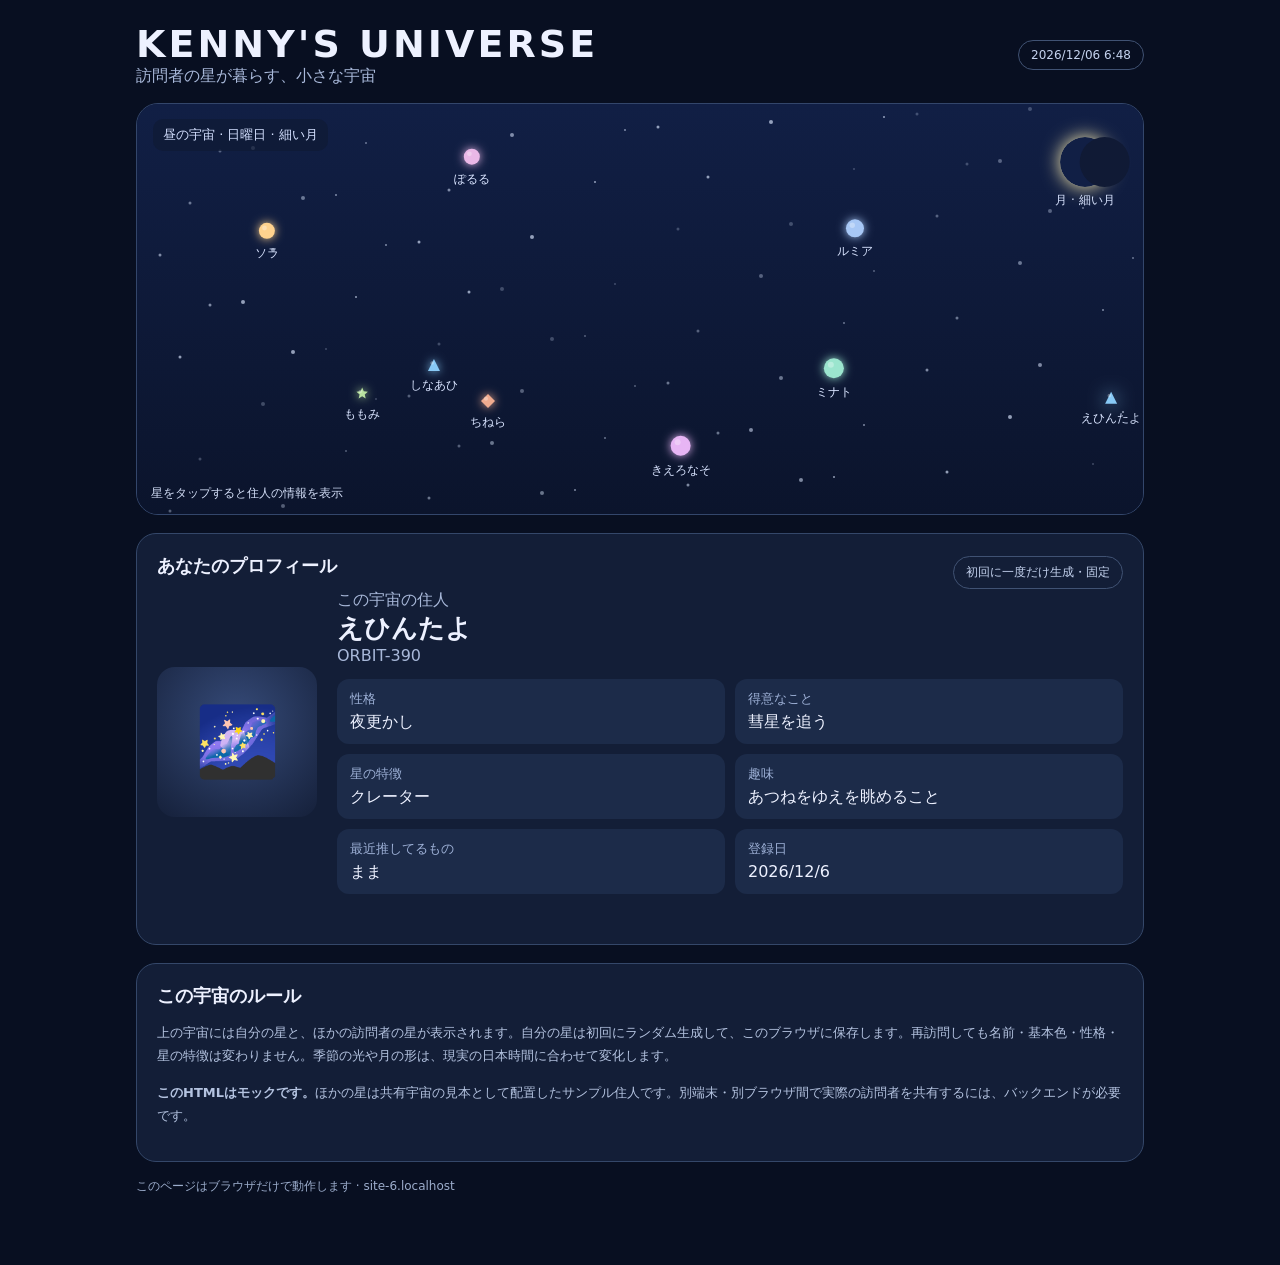
==== commit 402b9cb5: "Add varied star shapes and tap details" ====
--- a/index.html
+++ b/index.html
@@ -18,21 +18,22 @@
 </main>
 <script>
 (()=>{'use strict';
-const STORE='kenny-universe-person-v5',STAR_STORE='kenny-universe-local-stars-v1',kana=[...'あいうえおかきくけこさしすせそたちつてとなにぬねのはひふへほまみむめもやゆよらりるれろわをん'],colors=['#88c9f5','#ffc6db','#b7a3ff','#8ce5cf','#ffd28e','#efab8f','#c1d6ff','#e7b5f4','#b9e2a0'],personalities=['好奇心旺盛','のんびり屋','冒険好き','夜更かし','研究熱心','人なつっこい','おっとり','いたずら好き','夢見がち','几帳面'],talents=['流れ星を見つける','星屑を集める','星座を読む','月と話す','宇宙の音を聞く','彗星を追う','小さな星を育てる','星雲を描く'],textures=['雲の模様','縞模様','クレーター','光る斑点','水面の模様','結晶模様'];
+const STORE='kenny-universe-person-v5',STAR_STORE='kenny-universe-local-stars-v1',kana=[...'あいうえおかきくけこさしすせそたちつてとなにぬねのはひふへほまみむめもやゆよらりるれろわをん'],colors=['#88c9f5','#ffc6db','#b7a3ff','#8ce5cf','#ffd28e','#efab8f','#c1d6ff','#e7b5f4','#b9e2a0'],shapes=['circle','diamond','triangle','hexagon','star'],shapeNames={circle:'丸',diamond:'ひし形',triangle:'三角',hexagon:'六角形',star:'星形'},personalities=['好奇心旺盛','のんびり屋','冒険好き','夜更かし','研究熱心','人なつっこい','おっとり','いたずら好き','夢見がち','几帳面'],talents=['流れ星を見つける','星屑を集める','星座を読む','月と話す','宇宙の音を聞く','彗星を追う','小さな星を育てる','星雲を描く'],textures=['雲の模様','縞模様','クレーター','光る斑点','水面の模様','結晶模様'];
 const rand=n=>{const a=new Uint32Array(1);crypto.getRandomValues(a);return a[0]%n},pick=a=>a[rand(a.length)];
 const kanaWord=()=>{let word='';for(let i=0;i<1+rand(10);i++)word+=pick(kana);return word};
-function create(){let name='';for(let i=0;i<2+rand(9);i++)name+=pick(kana);return {id:crypto.randomUUID(),name,planet:pick(['NOVA','LUNA','ORBIT','ASTRA','NEBULA','MIRA'])+'-'+String(rand(1000)).padStart(3,'0'),color:pick(colors),personality:pick(personalities),talent:pick(talents),texture:pick(textures),hobby:kanaWord(),favorite:kanaWord(),size:6+rand(5),rings:rand(5)===0,seed:rand(1000000000),born:new Date().toISOString()}}
-let me;try{me=JSON.parse(localStorage.getItem(STORE)||'null')}catch(e){}if(!me||!me.id||!/^[ぁ-ゖ]{2,10}$/.test(me.name)){me=create();try{localStorage.setItem(STORE,JSON.stringify(me))}catch(e){}}
+function create(){let name='';for(let i=0;i<2+rand(9);i++)name+=pick(kana);return {id:crypto.randomUUID(),name,planet:pick(['NOVA','LUNA','ORBIT','ASTRA','NEBULA','MIRA'])+'-'+String(rand(1000)).padStart(3,'0'),color:pick(colors),shape:pick(shapes),personality:pick(personalities),talent:pick(talents),texture:pick(textures),hobby:kanaWord(),favorite:kanaWord(),size:6+rand(5),rings:rand(5)===0,seed:rand(1000000000),born:new Date().toISOString()}}
+let me;try{me=JSON.parse(localStorage.getItem(STORE)||'null')}catch(e){}if(!me||!me.id||!/^[ぁ-ゖ]{2,10}$/.test(me.name)){me=create();try{localStorage.setItem(STORE,JSON.stringify(me))}catch(e){}}else if(!me.shape){me.shape=pick(shapes);try{localStorage.setItem(STORE,JSON.stringify(me))}catch(e){}}
 const fake=[{name:'ルミア',planet:'NOVA-042',color:'#a7c7f5',size:7,texture:'光る斑点',seed:53,born:'2026-10-01T00:00:00Z'},{name:'ぽるる',planet:'LUNA-008',color:'#eab8e7',size:6,texture:'雲の模様',seed:91,born:'2026-10-01T00:00:00Z'},{name:'ミナト',planet:'MIRA-221',color:'#9be5ce',size:8,texture:'縞模様',seed:143,born:'2026-10-01T00:00:00Z'},{name:'ソラ',planet:'ORBIT-777',color:'#ffd28e',size:6,texture:'結晶模様',seed:207,born:'2026-10-01T00:00:00Z'}];
-function localVisitors(){let data;try{data=JSON.parse(localStorage.getItem(STAR_STORE)||'null')}catch(e){}if(!data||!Array.isArray(data.stars))data={stars:[]};while(data.stars.length<3)data.stars.push(create());let newSession=false;try{newSession=!sessionStorage.getItem('kenny-universe-session-v1');if(newSession)sessionStorage.setItem('kenny-universe-session-v1','1')}catch(e){newSession=true}if(newSession&&data.stars.length<30)data.stars.push(create());try{localStorage.setItem(STAR_STORE,JSON.stringify(data))}catch(e){}return data.stars}
+function localVisitors(){let data;try{data=JSON.parse(localStorage.getItem(STAR_STORE)||'null')}catch(e){}if(!data||!Array.isArray(data.stars))data={stars:[]};data.stars.forEach(s=>{if(!s.shape)s.shape=pick(shapes)});while(data.stars.length<3)data.stars.push(create());let newSession=false;try{newSession=!sessionStorage.getItem('kenny-universe-session-v1');if(newSession)sessionStorage.setItem('kenny-universe-session-v1','1')}catch(e){newSession=true}if(newSession&&data.stars.length<30)data.stars.push(create());try{localStorage.setItem(STAR_STORE,JSON.stringify(data))}catch(e){}return data.stars}
 const canvas=document.querySelector('#sky'),ctx=canvas.getContext('2d');let stars=[{...me,self:true},...fake,...localVisitors()],points=[];
 function starSize(s,now=new Date()){return s.size+Math.floor(Math.max(0,(now-new Date(s.born||now))/86400000/30.4375))}
 function resize(){const d=devicePixelRatio||1,r=canvas.getBoundingClientRect();canvas.width=r.width*d;canvas.height=r.height*d;ctx.setTransform(d,0,0,d,0,0);const now=new Date(),placed=[];points=stars.map((s,i)=>{const size=starSize(s,now),min= size*2+18;let x,y,ok=false;for(let n=0;n<300&&!ok;n++){const q=Math.abs(Math.sin((s.seed+i*997+n)*12.9898))*43758.5453;x=30+(q-Math.floor(q))*(r.width-60);const q2=Math.abs(Math.sin((s.seed+i*313+n)*78.233))*43758.5453;y=45+(q2-Math.floor(q2))*(r.height-100);ok=placed.every(p=>Math.hypot(p.x-x,p.y-y)>=Math.max(min,p.min))}if(!ok){const col=placed.length%8,row=Math.floor(placed.length/8);x=45+col*Math.max(80,r.width/9);y=65+row*75}const p={s,x,y,min};placed.push(p);return p});draw()}
 function moonPhase(date){const ref=Date.UTC(2000,0,6,18,14),cycle=29.530588853,age=((date.getTime()-ref)/86400000)%cycle;return (age+cycle)%cycle}
 function moonName(age){return age<1.85?'新月':age<7.38?'三日月':age<9.22?'上弦の月':age<14.76?'満ちていく月':age<16.61?'満月':age<22.15?'欠けていく月':age<23.99?'下弦の月':'細い月'}
 function drawMoon(r,age){const x=r.width-58,y=58,rad=25,light=age<14.765;ctx.save();ctx.shadowColor='#fff1b2';ctx.shadowBlur=18;ctx.fillStyle='#f7edbd';ctx.beginPath();ctx.arc(x,y,rad,0,Math.PI*2);ctx.fill();ctx.shadowBlur=0;ctx.fillStyle='#111f45';const phase=age/29.530588853;ctx.beginPath();ctx.arc(x,y,rad,0,Math.PI*2);ctx.fill();ctx.globalCompositeOperation='destination-out';ctx.beginPath();ctx.arc(x+(light?rad*(1-2*phase):rad*(2*phase-1)),y,rad,0,Math.PI*2);ctx.fill();ctx.restore();ctx.fillStyle='#d9e4ff';ctx.font='12px system-ui';ctx.textAlign='center';ctx.fillText('月 · '+moonName(age),x,y+42)}
-function draw(){const r=canvas.getBoundingClientRect(),now=new Date(),age=moonPhase(now);ctx.clearRect(0,0,r.width,r.height);const g=ctx.createLinearGradient(0,0,0,r.height);g.addColorStop(0,'#111f45');g.addColorStop(1,'#0b142c');ctx.fillStyle=g;ctx.fillRect(0,0,r.width,r.height);for(let i=0;i<80;i++){ctx.fillStyle=`rgba(220,232,255,${.25+(i%5)/10})`;ctx.beginPath();ctx.arc((i*83)%r.width,(i*47)%r.height,1+(i%3)/2,0,Math.PI*2);ctx.fill()}points.forEach(p=>{const s=p.s,size=starSize(s,now);ctx.save();ctx.shadowColor=s.color;ctx.shadowBlur=s.self?18:10;ctx.fillStyle=s.color;ctx.beginPath();ctx.arc(p.x,p.y,size,0,Math.PI*2);ctx.fill();ctx.shadowBlur=0;ctx.globalAlpha=.3;ctx.fillStyle='#fff';ctx.beginPath();ctx.arc(p.x-size*.3,p.y-size*.35,size*.3,0,Math.PI*2);ctx.fill();if(s.rings){ctx.globalAlpha=.55;ctx.strokeStyle=s.color;ctx.lineWidth=3;ctx.beginPath();ctx.ellipse(p.x,p.y,size*1.7,size*.55,0,0,Math.PI*2);ctx.stroke()}ctx.restore();ctx.fillStyle='#d9e4ff';ctx.font='12px system-ui';ctx.textAlign='center';ctx.fillText(s.name,p.x,p.y+size+18)});drawMoon(r,age)}
-function show(s){document.querySelector('#detail').textContent=`${s.name}（${s.planet}） — ${s.texture}の星。${s.hobby?`趣味は${s.hobby}を眺めること。最近は${s.favorite}を推しています。`:''} ${s.self?'あなたの星です。':`${s.name}の星です。`}`}
+function drawStar(s,x,y,size){ctx.beginPath();if(s.shape==='diamond'){ctx.moveTo(x,y-size);ctx.lineTo(x+size,y);ctx.lineTo(x,y+size);ctx.lineTo(x-size,y)}else if(s.shape==='triangle'){ctx.moveTo(x,y-size);ctx.lineTo(x+size,y+size);ctx.lineTo(x-size,y+size)}else if(s.shape==='hexagon'){for(let i=0;i<6;i++){const a=Math.PI/3*i;(i?ctx.lineTo:ctx.moveTo).call(ctx,x+Math.cos(a)*size,y+Math.sin(a)*size)}}else if(s.shape==='star'){for(let i=0;i<10;i++){const a=-Math.PI/2+i*Math.PI/5,r=i%2?size*.45:size;(i?ctx.lineTo:ctx.moveTo).call(ctx,x+Math.cos(a)*r,y+Math.sin(a)*r)}}else ctx.arc(x,y,size,0,Math.PI*2);ctx.closePath();ctx.fill()}
+function draw(){const r=canvas.getBoundingClientRect(),now=new Date(),age=moonPhase(now);ctx.clearRect(0,0,r.width,r.height);const g=ctx.createLinearGradient(0,0,0,r.height);g.addColorStop(0,'#111f45');g.addColorStop(1,'#0b142c');ctx.fillStyle=g;ctx.fillRect(0,0,r.width,r.height);for(let i=0;i<80;i++){ctx.fillStyle=`rgba(220,232,255,${.25+(i%5)/10})`;ctx.beginPath();ctx.arc((i*83)%r.width,(i*47)%r.height,1+(i%3)/2,0,Math.PI*2);ctx.fill()}points.forEach(p=>{const s=p.s,size=starSize(s,now);ctx.save();ctx.shadowColor=s.color;ctx.shadowBlur=s.self?18:10;ctx.fillStyle=s.color;drawStar(s,p.x,p.y,size);ctx.shadowBlur=0;ctx.globalAlpha=.3;ctx.fillStyle='#fff';ctx.beginPath();ctx.arc(p.x-size*.3,p.y-size*.35,size*.3,0,Math.PI*2);ctx.fill();if(s.rings){ctx.globalAlpha=.55;ctx.strokeStyle=s.color;ctx.lineWidth=3;ctx.beginPath();ctx.ellipse(p.x,p.y,size*1.7,size*.55,0,0,Math.PI*2);ctx.stroke()}ctx.restore();ctx.fillStyle='#d9e4ff';ctx.font='12px system-ui';ctx.textAlign='center';ctx.fillText(s.name,p.x,p.y+size+18)});drawMoon(r,age)}
+function show(s){document.querySelector('#detail').textContent=[`${s.name}（${s.planet}）`,`${shapeNames[s.shape||'circle']}・${s.color}の星`,`性格：${s.personality||'不明'} ／ 得意：${s.talent||'不明'}`,`特徴：${s.texture||'不明'} ／ 趣味：${s.hobby||'不明'}を眺めること`,`最近推しているもの：${s.favorite||'不明'}`,s.self?'あなたの星です。':`${s.name}の星です。`].join('\n')}
 function profile(){document.querySelector('#avatar').textContent='🌌';document.querySelector('#name').textContent=me.name;document.querySelector('#subtitle').textContent=me.planet;document.querySelector('#facts').innerHTML=[['性格',me.personality],['得意なこと',me.talent],['星の特徴',me.texture],['趣味',`${me.hobby||'なにか'}を眺めること`],['最近推してるもの',me.favorite||'なにか'],['登録日',new Date(me.born).toLocaleDateString('ja-JP')]].map(x=>`<div class="fact"><small>${x[0]}</small>${x[1]}</div>`).join('')}
 function clock(){const d=new Date(),age=moonPhase(d);document.querySelector('#clock').textContent=d.toLocaleString('ja-JP',{dateStyle:'medium',timeStyle:'short'});document.querySelector('#skylabel').textContent=`${d.getHours()<6||d.getHours()>18?'夜の宇宙':'昼の宇宙'} · ${['日','月','火','水','木','金','土'][d.getDay()]}曜日 · ${moonName(age)}`;document.querySelector('#footer').textContent=`このページはブラウザだけで動作します · ${location.hostname}`}
 canvas.addEventListener('pointerdown',e=>{const r=canvas.getBoundingClientRect(),x=e.clientX-r.left,y=e.clientY-r.top,p=points.find(p=>Math.hypot(p.x-x,p.y-y)<p.s.size+12);if(p)show(p.s)});window.addEventListener('resize',resize);profile();clock();resize();setInterval(clock,30000);setInterval(draw,1000);
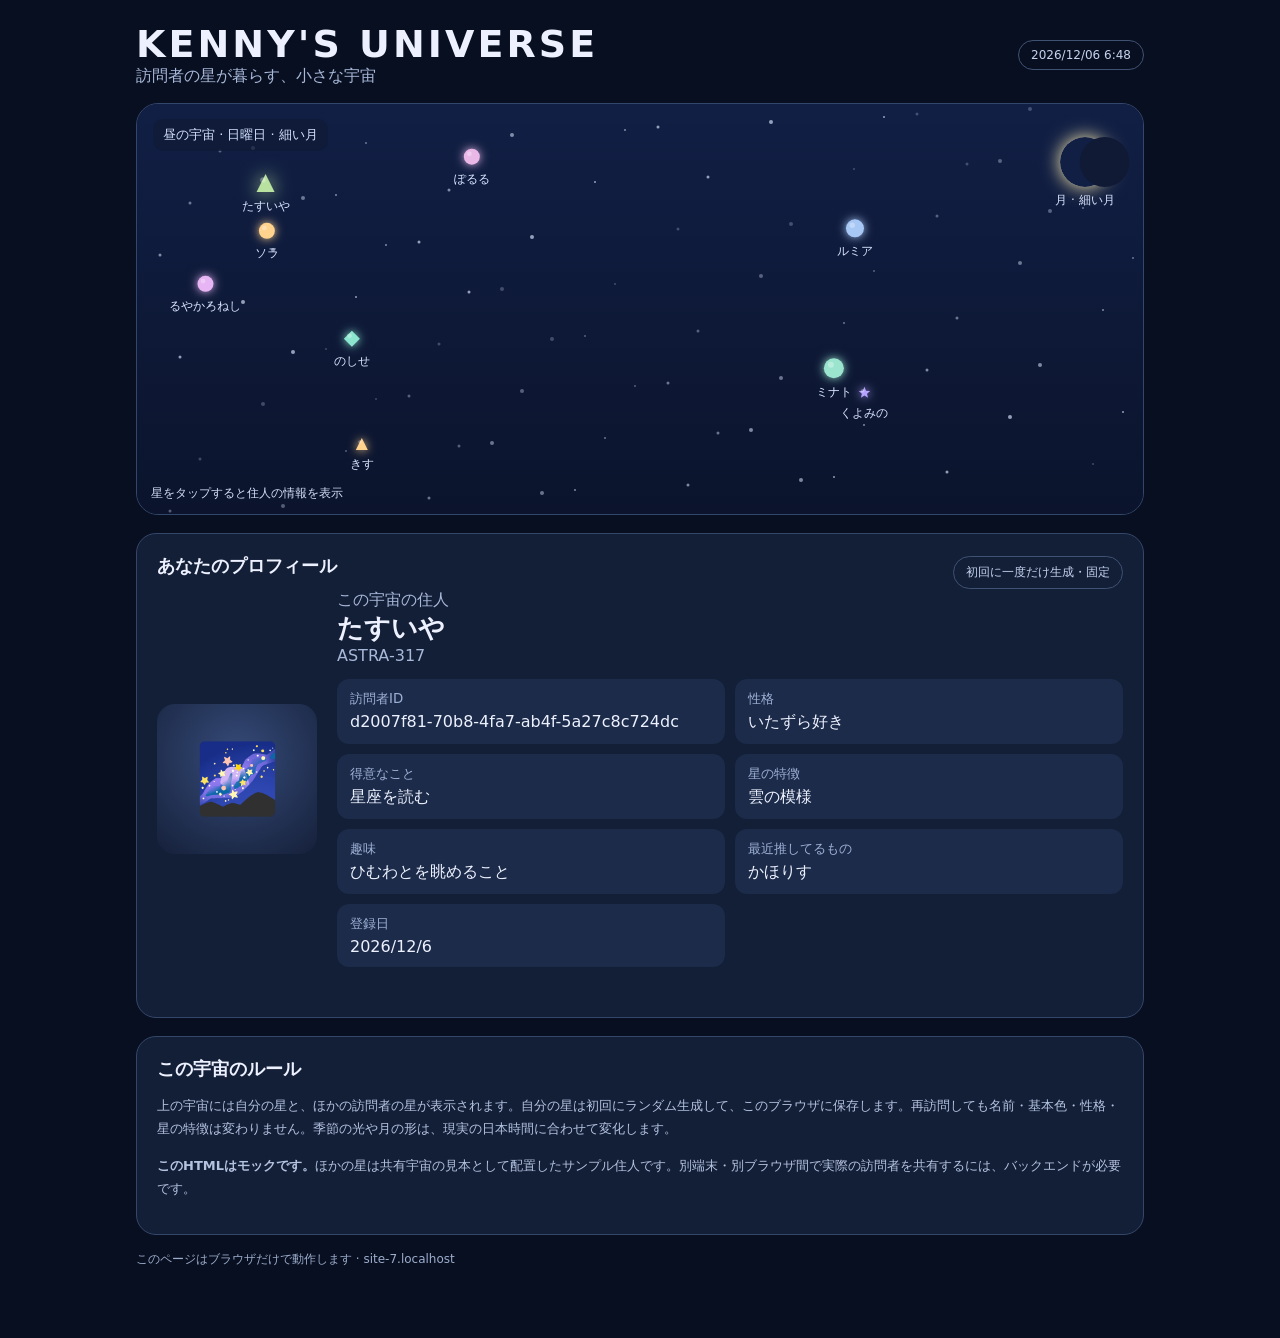
==== commit 02aa141d: "Show visitor IDs on star details" ====
--- a/index.html
+++ b/index.html
@@ -5,7 +5,7 @@
 <meta name="viewport" content="width=device-width,initial-scale=1">
 <title>KENNY'S UNIVERSE — v3</title>
 <style>
-:root{font-family:system-ui,'Noto Sans JP',sans-serif;color:#edf1ff;background:#080f21}*{box-sizing:border-box}body{margin:0}main{max-width:1040px;margin:auto;padding:22px 16px 70px}h1{margin:0;font-size:clamp(23px,4vw,38px);letter-spacing:.08em}h2{font-size:18px;margin:0 0 12px}.muted{color:#a8b8d9}.top{display:flex;justify-content:space-between;align-items:center;gap:10px;flex-wrap:wrap;margin-bottom:16px}.chip{border:1px solid #405273;border-radius:100px;padding:7px 12px;color:#c5d3ef;font-size:12px}.skywrap{position:relative;background:#101a35;border:1px solid #33466b;border-radius:22px;overflow:hidden}canvas{display:block;width:100%;height:410px;touch-action:manipulation}.skylabel{position:absolute;top:15px;left:16px;font-size:13px;color:#d4e0ff;background:#101a35bd;padding:7px 10px;border-radius:10px;pointer-events:none}.legend{position:absolute;bottom:12px;left:14px;font-size:12px;color:#d3def7;pointer-events:none}.panel{background:#131e37;border:1px solid #344769;border-radius:20px;padding:20px;margin-top:18px}.profile{display:grid;grid-template-columns:160px 1fr;gap:20px;align-items:center}.avatar{height:150px;display:grid;place-items:center;border-radius:18px;background:radial-gradient(circle at 50% 35%,#364b79,#15203a);font-size:68px}.name{font-size:26px;font-weight:750}.facts{display:grid;grid-template-columns:repeat(2,minmax(0,1fr));gap:10px;margin-top:14px}.fact{padding:11px 13px;background:#1c2b49;border-radius:12px}.fact small{display:block;color:#9eb1d7;margin-bottom:4px}.row{display:flex;gap:10px;align-items:center;flex-wrap:wrap}.note{font-size:13px;line-height:1.8;color:#b4c3e0}.footer{font-size:12px;color:#9cadcc;margin-top:16px}#detail{min-height:20px;margin-top:10px;font-size:13px;color:#d4e1ff}@media(max-width:620px){canvas{height:360px}.profile{grid-template-columns:1fr}.avatar{height:125px}.facts{grid-template-columns:1fr 1fr}.panel{padding:15px}}
+:root{font-family:system-ui,'Noto Sans JP',sans-serif;color:#edf1ff;background:#080f21}*{box-sizing:border-box}body{margin:0}main{max-width:1040px;margin:auto;padding:22px 16px 70px}h1{margin:0;font-size:clamp(23px,4vw,38px);letter-spacing:.08em}h2{font-size:18px;margin:0 0 12px}.muted{color:#a8b8d9}.top{display:flex;justify-content:space-between;align-items:center;gap:10px;flex-wrap:wrap;margin-bottom:16px}.chip{border:1px solid #405273;border-radius:100px;padding:7px 12px;color:#c5d3ef;font-size:12px}.skywrap{position:relative;background:#101a35;border:1px solid #33466b;border-radius:22px;overflow:hidden}canvas{display:block;width:100%;height:410px;touch-action:manipulation}.skylabel{position:absolute;top:15px;left:16px;font-size:13px;color:#d4e0ff;background:#101a35bd;padding:7px 10px;border-radius:10px;pointer-events:none}.legend{position:absolute;bottom:12px;left:14px;font-size:12px;color:#d3def7;pointer-events:none}.panel{background:#131e37;border:1px solid #344769;border-radius:20px;padding:20px;margin-top:18px}.profile{display:grid;grid-template-columns:160px 1fr;gap:20px;align-items:center}.avatar{height:150px;display:grid;place-items:center;border-radius:18px;background:radial-gradient(circle at 50% 35%,#364b79,#15203a);font-size:68px}.name{font-size:26px;font-weight:750}.facts{display:grid;grid-template-columns:repeat(2,minmax(0,1fr));gap:10px;margin-top:14px}.fact{padding:11px 13px;background:#1c2b49;border-radius:12px;overflow-wrap:anywhere}.fact small{display:block;color:#9eb1d7;margin-bottom:4px}.row{display:flex;gap:10px;align-items:center;flex-wrap:wrap}.note{font-size:13px;line-height:1.8;color:#b4c3e0}.footer{font-size:12px;color:#9cadcc;margin-top:16px}#detail{min-height:20px;margin-top:10px;font-size:13px;line-height:1.8;color:#d4e1ff;white-space:pre-line}@media(max-width:620px){canvas{height:360px}.profile{grid-template-columns:1fr}.avatar{height:125px}.facts{grid-template-columns:1fr 1fr}.panel{padding:15px}}
 </style>
 </head>
 <body>
@@ -33,8 +33,8 @@
 function drawMoon(r,age){const x=r.width-58,y=58,rad=25,light=age<14.765;ctx.save();ctx.shadowColor='#fff1b2';ctx.shadowBlur=18;ctx.fillStyle='#f7edbd';ctx.beginPath();ctx.arc(x,y,rad,0,Math.PI*2);ctx.fill();ctx.shadowBlur=0;ctx.fillStyle='#111f45';const phase=age/29.530588853;ctx.beginPath();ctx.arc(x,y,rad,0,Math.PI*2);ctx.fill();ctx.globalCompositeOperation='destination-out';ctx.beginPath();ctx.arc(x+(light?rad*(1-2*phase):rad*(2*phase-1)),y,rad,0,Math.PI*2);ctx.fill();ctx.restore();ctx.fillStyle='#d9e4ff';ctx.font='12px system-ui';ctx.textAlign='center';ctx.fillText('月 · '+moonName(age),x,y+42)}
 function drawStar(s,x,y,size){ctx.beginPath();if(s.shape==='diamond'){ctx.moveTo(x,y-size);ctx.lineTo(x+size,y);ctx.lineTo(x,y+size);ctx.lineTo(x-size,y)}else if(s.shape==='triangle'){ctx.moveTo(x,y-size);ctx.lineTo(x+size,y+size);ctx.lineTo(x-size,y+size)}else if(s.shape==='hexagon'){for(let i=0;i<6;i++){const a=Math.PI/3*i;(i?ctx.lineTo:ctx.moveTo).call(ctx,x+Math.cos(a)*size,y+Math.sin(a)*size)}}else if(s.shape==='star'){for(let i=0;i<10;i++){const a=-Math.PI/2+i*Math.PI/5,r=i%2?size*.45:size;(i?ctx.lineTo:ctx.moveTo).call(ctx,x+Math.cos(a)*r,y+Math.sin(a)*r)}}else ctx.arc(x,y,size,0,Math.PI*2);ctx.closePath();ctx.fill()}
 function draw(){const r=canvas.getBoundingClientRect(),now=new Date(),age=moonPhase(now);ctx.clearRect(0,0,r.width,r.height);const g=ctx.createLinearGradient(0,0,0,r.height);g.addColorStop(0,'#111f45');g.addColorStop(1,'#0b142c');ctx.fillStyle=g;ctx.fillRect(0,0,r.width,r.height);for(let i=0;i<80;i++){ctx.fillStyle=`rgba(220,232,255,${.25+(i%5)/10})`;ctx.beginPath();ctx.arc((i*83)%r.width,(i*47)%r.height,1+(i%3)/2,0,Math.PI*2);ctx.fill()}points.forEach(p=>{const s=p.s,size=starSize(s,now);ctx.save();ctx.shadowColor=s.color;ctx.shadowBlur=s.self?18:10;ctx.fillStyle=s.color;drawStar(s,p.x,p.y,size);ctx.shadowBlur=0;ctx.globalAlpha=.3;ctx.fillStyle='#fff';ctx.beginPath();ctx.arc(p.x-size*.3,p.y-size*.35,size*.3,0,Math.PI*2);ctx.fill();if(s.rings){ctx.globalAlpha=.55;ctx.strokeStyle=s.color;ctx.lineWidth=3;ctx.beginPath();ctx.ellipse(p.x,p.y,size*1.7,size*.55,0,0,Math.PI*2);ctx.stroke()}ctx.restore();ctx.fillStyle='#d9e4ff';ctx.font='12px system-ui';ctx.textAlign='center';ctx.fillText(s.name,p.x,p.y+size+18)});drawMoon(r,age)}
-function show(s){document.querySelector('#detail').textContent=[`${s.name}（${s.planet}）`,`${shapeNames[s.shape||'circle']}・${s.color}の星`,`性格：${s.personality||'不明'} ／ 得意：${s.talent||'不明'}`,`特徴：${s.texture||'不明'} ／ 趣味：${s.hobby||'不明'}を眺めること`,`最近推しているもの：${s.favorite||'不明'}`,s.self?'あなたの星です。':`${s.name}の星です。`].join('\n')}
-function profile(){document.querySelector('#avatar').textContent='🌌';document.querySelector('#name').textContent=me.name;document.querySelector('#subtitle').textContent=me.planet;document.querySelector('#facts').innerHTML=[['性格',me.personality],['得意なこと',me.talent],['星の特徴',me.texture],['趣味',`${me.hobby||'なにか'}を眺めること`],['最近推してるもの',me.favorite||'なにか'],['登録日',new Date(me.born).toLocaleDateString('ja-JP')]].map(x=>`<div class="fact"><small>${x[0]}</small>${x[1]}</div>`).join('')}
+function show(s){document.querySelector('#detail').textContent=[`${s.name}（${s.planet}）`,`訪問者ID：${s.id}`,`${shapeNames[s.shape||'circle']}・${s.color}の星`,`性格：${s.personality||'不明'} ／ 得意：${s.talent||'不明'}`,`特徴：${s.texture||'不明'} ／ 趣味：${s.hobby||'不明'}を眺めること`,`最近推しているもの：${s.favorite||'不明'}`,s.self?'あなたの星です。':`${s.name}の星です。`].join('\n')}
+function profile(){document.querySelector('#avatar').textContent='🌌';document.querySelector('#name').textContent=me.name;document.querySelector('#subtitle').textContent=me.planet;document.querySelector('#facts').innerHTML=[['訪問者ID',me.id],['性格',me.personality],['得意なこと',me.talent],['星の特徴',me.texture],['趣味',`${me.hobby||'なにか'}を眺めること`],['最近推してるもの',me.favorite||'なにか'],['登録日',new Date(me.born).toLocaleDateString('ja-JP')]].map(x=>`<div class="fact"><small>${x[0]}</small>${x[1]}</div>`).join('')}
 function clock(){const d=new Date(),age=moonPhase(d);document.querySelector('#clock').textContent=d.toLocaleString('ja-JP',{dateStyle:'medium',timeStyle:'short'});document.querySelector('#skylabel').textContent=`${d.getHours()<6||d.getHours()>18?'夜の宇宙':'昼の宇宙'} · ${['日','月','火','水','木','金','土'][d.getDay()]}曜日 · ${moonName(age)}`;document.querySelector('#footer').textContent=`このページはブラウザだけで動作します · ${location.hostname}`}
 canvas.addEventListener('pointerdown',e=>{const r=canvas.getBoundingClientRect(),x=e.clientX-r.left,y=e.clientY-r.top,p=points.find(p=>Math.hypot(p.x-x,p.y-y)<p.s.size+12);if(p)show(p.s)});window.addEventListener('resize',resize);profile();clock();resize();setInterval(clock,30000);setInterval(draw,1000);
 })();
